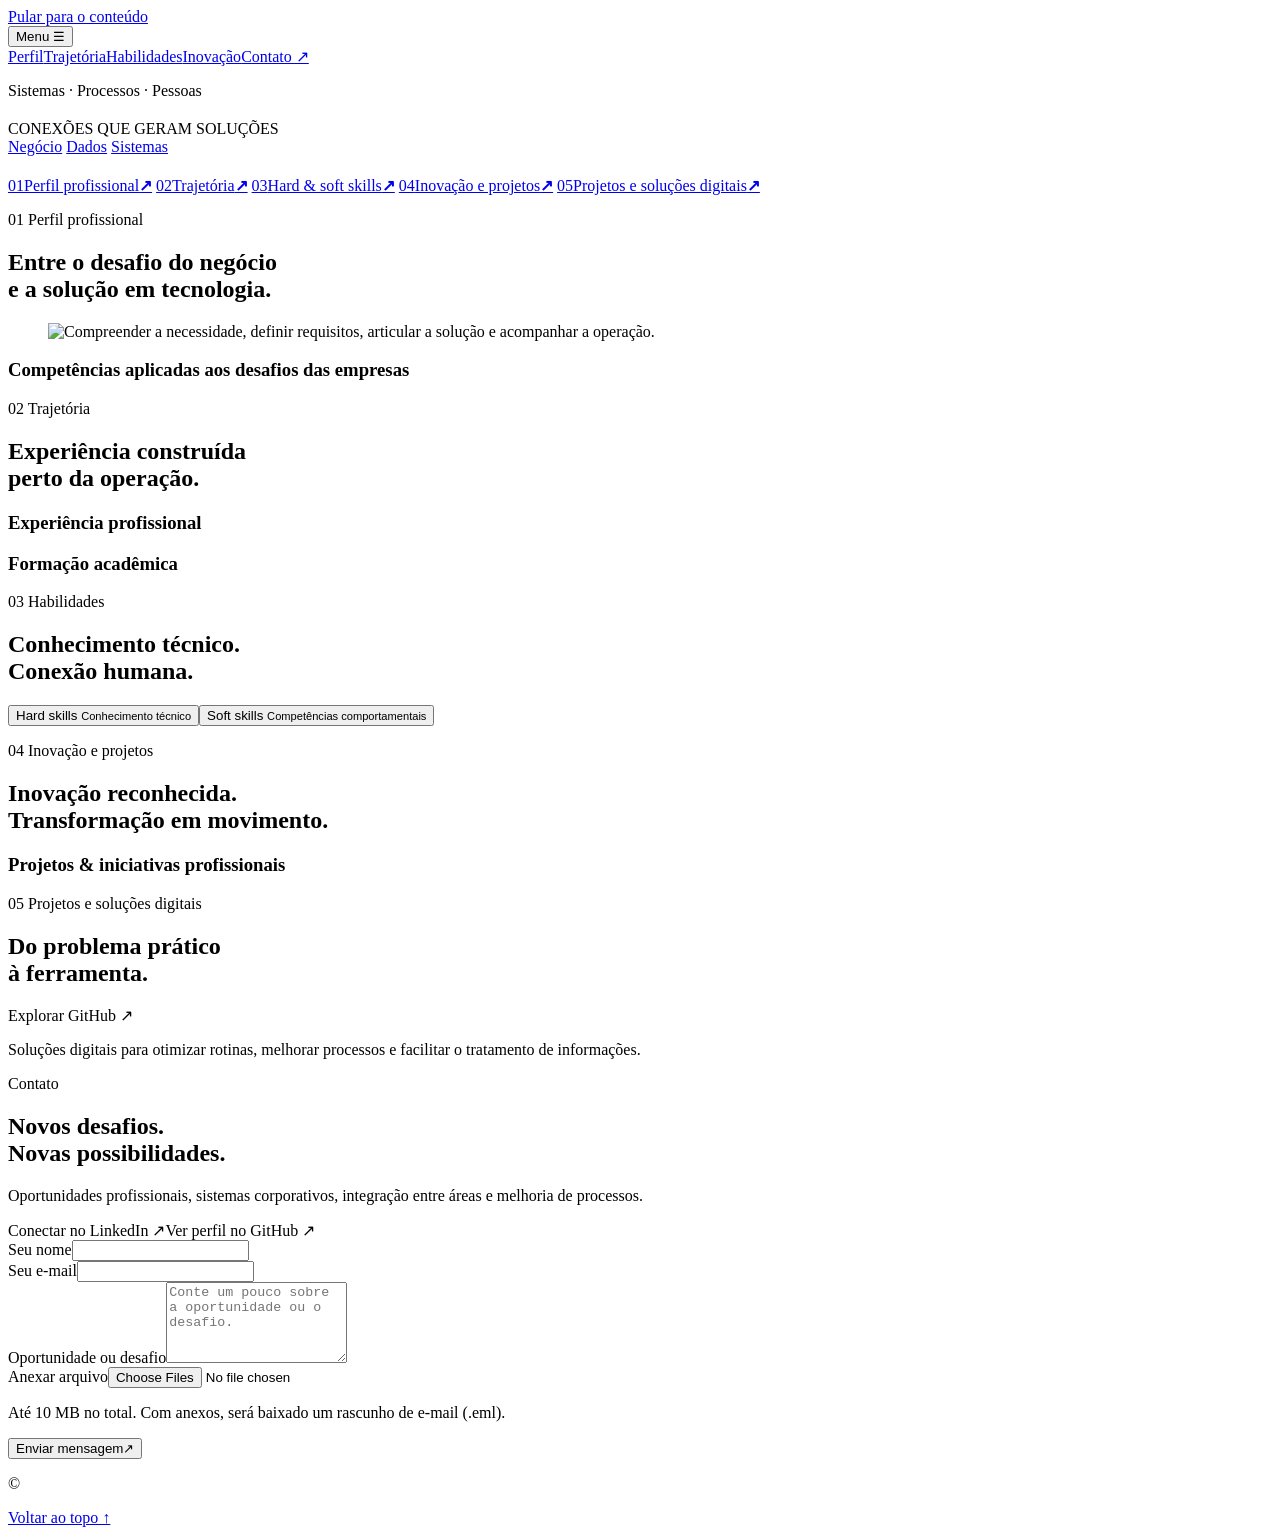
==== index.html @ 3e9f736a "Add files via upload" ====
<!doctype html>
<html lang="pt-BR">
<head>
  <meta charset="utf-8"><meta name="viewport" content="width=device-width, initial-scale=1">
  <meta name="description" content="Portfólio profissional: sistemas corporativos, análise de negócio, integrações e melhoria de processos.">
  <meta name="theme-color" content="#081b3c"><meta name="referrer" content="strict-origin-when-cross-origin">
  <meta property="og:type" content="website"><meta property="og:locale" content="pt_BR">
  <meta property="og:title" content="Portfólio profissional | Tecnologia e negócio"><meta property="og:description" content="Conexão entre áreas, sistemas e pessoas.">
  <title>Portfólio profissional | Tecnologia e negócio</title>
  <link rel="icon" href="assets/favicon.svg" type="image/svg+xml"><link rel="stylesheet" href="css/style.css">
  <script src="js/config.js" defer></script><script src="js/main.js" defer></script>
</head>
<body>
<a class="skip-link" href="#conteudo">Pular para o conteúdo</a>
<header class="header"><div class="container header-inner">
  <button class="menu-toggle" id="menu-toggle" aria-expanded="false" aria-controls="navigation" type="button">Menu <span aria-hidden="true">☰</span></button>
  <nav id="navigation" aria-label="Navegação principal"><a href="#sobre">Perfil</a><a href="#trajetoria">Trajetória</a><a href="#competencias">Habilidades</a><a href="#projetos">Inovação</a><a class="nav-contact" href="#contato">Contato ↗</a></nav>
</div></header>
<main id="conteudo">
<noscript><div class="container notice">Ative o JavaScript para visualizar o portfólio e seus contatos.</div></noscript>
<div class="hero-shell">
<section class="hero container" id="inicio" aria-labelledby="hero-title">
  <div class="hero-copy"><p class="eyebrow"><span class="live-dot" aria-hidden="true"></span> Sistemas · Processos · Pessoas</p><p class="hero-name" data-text="name"></p>
    <h1 id="hero-title" data-text="headline"></h1><p class="hero-intro" data-text="introduction"></p>
  </div>
  <aside class="profile-panel" aria-label="Perfil profissional">
    <div class="profile-top"><span>CONEXÕES QUE GERAM SOLUÇÕES</span><span data-text="initials"></span></div>
    <div class="portrait-stage"><div class="orbit orbit-one" aria-hidden="true"></div><div class="orbit orbit-two" aria-hidden="true"></div>
      <a class="orbit-label orbit-business" href="#sobre"><span data-icon="people"></span>Negócio</a>
      <a class="orbit-label orbit-data" href="#competencias"><span data-icon="database"></span>Dados</a>
      <a class="orbit-label orbit-systems" href="#codigo"><span data-icon="grid"></span>Sistemas</a>
      <div class="portrait-wrap"><span class="portrait-initials" data-text="initials" aria-hidden="true"></span><img id="profile-photo" alt="" width="240" height="240" decoding="async" fetchpriority="high" hidden></div>
    </div>
    <h2 data-text="shortName"></h2><p class="profile-role" data-text="title"></p><p class="profile-specialties" data-text="specialties"></p>
  </aside>
  <div class="facts" id="facts" aria-label="Destaques da trajetória"></div>
</section></div>
<div class="container"><nav class="topic-navigation" aria-label="Explore os cinco tópicos">
  <a href="#sobre"><span class="topic-number">01</span><span data-icon="people"></span><span>Perfil profissional</span><b aria-hidden="true">↗</b></a>
  <a href="#trajetoria"><span class="topic-number">02</span><span data-icon="flow"></span><span>Trajetória</span><b aria-hidden="true">↗</b></a>
  <a href="#competencias"><span class="topic-number">03</span><span data-icon="database"></span><span>Hard & soft skills</span><b aria-hidden="true">↗</b></a>
  <a href="#projetos"><span class="topic-number">04</span><span data-icon="spark"></span><span>Inovação e projetos</span><b aria-hidden="true">↗</b></a>
  <a href="#codigo"><span class="topic-number">05</span><span data-icon="code"></span><span>Projetos e soluções digitais</span><b aria-hidden="true">↗</b></a>
</nav></div>
<section class="section container" id="sobre" aria-labelledby="about-title">
  <div class="section-heading"><div><p class="eyebrow section-label"><span class="section-number">01</span> Perfil profissional</p><h2 id="about-title">Entre o desafio do negócio<br>e a solução em tecnologia.</h2></div></div>
  <div class="about-grid"><div class="prose" id="about-copy"></div><figure class="process-illustration"><img src="assets/conexao-processos.svg" alt="Compreender a necessidade, definir requisitos, articular a solução e acompanhar a operação." width="640" height="430" loading="lazy"></figure></div>
  <div class="contribution-heading"><h3>Competências aplicadas aos desafios das empresas</h3></div>
  <div class="problem-explorer"><div id="problem-buttons" class="problem-buttons" role="group" aria-label="Escolha um desafio"></div><div id="problem-panel" class="problem-panel" aria-live="polite" aria-atomic="true"></div></div>
</section>
<section class="section section-soft" id="trajetoria" aria-labelledby="career-title"><div class="container">
  <div class="section-heading"><div><p class="eyebrow section-label"><span class="section-number">02</span> Trajetória</p><h2 id="career-title">Experiência construída<br>perto da operação.</h2></div></div>
  <div class="career-grid"><div class="career-panel experience-panel"><h3 class="column-title"><span data-icon="flow"></span>Experiência profissional</h3><ol class="timeline" id="experience"></ol><details class="previous-experience" id="previous-experience" hidden><summary>Ver outras experiências</summary><ol class="timeline" id="experience-previous"></ol></details></div>
  <div class="career-panel education-panel"><h3 class="column-title"><span data-icon="book"></span>Formação acadêmica</h3><div id="education"></div><section class="courses-section" id="courses-section" aria-labelledby="courses-title" hidden><h4 id="courses-title">Cursos e desenvolvimento</h4><ul id="courses-list"></ul><details class="courses-details" id="courses-details" hidden><summary>Ver outros cursos</summary><ul id="courses-other"></ul></details></section></div></div>
</div></section>
<section class="section container" id="competencias" aria-labelledby="skills-title">
  <div class="section-heading"><div><p class="eyebrow section-label"><span class="section-number">03</span> Habilidades</p><h2 id="skills-title">Conhecimento técnico.<br>Conexão humana.</h2></div></div>
  <div class="skill-switch" role="tablist" aria-label="Tipo de habilidade"><button type="button" data-skill-filter="hard" id="tab-hard" role="tab" aria-selected="true" aria-controls="skills-panel" tabindex="0"><span data-icon="code"></span> Hard skills <small>Conhecimento técnico</small></button><button type="button" data-skill-filter="soft" id="tab-soft" role="tab" aria-selected="false" aria-controls="skills-panel" tabindex="-1"><span data-icon="people"></span> Soft skills <small>Competências comportamentais</small></button></div>
  <div id="skills-panel" role="tabpanel" aria-labelledby="tab-hard" tabindex="0"><div class="skills-grid" id="skills"></div></div><p id="skill-status" class="sr-only" role="status" aria-live="polite"></p>
</section>
<section class="section section-navy" id="projetos" aria-labelledby="cases-title"><div class="container">
  <div class="section-heading"><div><p class="eyebrow section-label"><span class="section-number">04</span> Inovação e projetos</p><h2 id="cases-title">Inovação reconhecida.<br>Transformação em movimento.</h2></div></div>
  <div id="innovation-feature" class="innovation-feature" hidden></div>
  <div class="cases-heading"><h3>Projetos & iniciativas profissionais</h3></div>
  <div class="toolbar"><div class="filter-group" id="case-filters" role="group" aria-label="Filtrar cases por categoria"></div></div>
  <p class="result-count" id="case-count" role="status" aria-live="polite"></p><div class="case-grid" id="cases"></div>
</div></section>
<section class="section section-soft" id="codigo" aria-labelledby="repos-title"><div class="container">
  <div class="section-heading"><div><p class="eyebrow section-label"><span class="section-number">05</span> Projetos e soluções digitais</p><h2 id="repos-title">Do problema prático<br>à ferramenta.</h2></div><a class="button github-button" data-link="github"><span data-icon="github"></span>Explorar GitHub ↗</a></div>
  <p class="section-intro">Soluções digitais para otimizar rotinas, melhorar processos e facilitar o tratamento de informações.</p>
  <div class="toolbar"><div class="filter-group" id="repo-filters" role="group" aria-label="Filtrar repositórios por categoria"></div></div>
  <p id="repo-status" class="small muted" role="status" aria-live="polite"></p><p id="repo-count" class="result-count" role="status" aria-live="polite"></p><div class="repo-grid" id="repos"></div>
</div></section>
<section class="section container" id="contato" aria-labelledby="contact-title"><div class="contact-grid">
  <div><p class="eyebrow contact-label"><span data-icon="mail"></span>Contato</p><h2 id="contact-title">Novos desafios.<br>Novas possibilidades.</h2><p class="contact-intro">Oportunidades profissionais, sistemas corporativos, integração entre áreas e melhoria de processos.</p><div class="contact-links"><a data-link="email" id="email-link"></a><a data-link="linkedin" data-contact-icon="linkedin">Conectar no LinkedIn ↗</a><a data-link="github" data-contact-icon="github">Ver perfil no GitHub ↗</a><a id="whatsapp-link" hidden>Conversar no WhatsApp ↗</a></div></div>
  <form id="contact-form" class="contact-form"><div><label for="contact-name">Seu nome</label><input id="contact-name" name="name" autocomplete="name" maxlength="100" required></div><div><label for="contact-email">Seu e-mail</label><input id="contact-email" name="email" type="email" autocomplete="email" maxlength="180" required></div><div><label for="contact-message">Oportunidade ou desafio</label><textarea id="contact-message" name="message" rows="5" maxlength="1200" placeholder="Conte um pouco sobre a oportunidade ou o desafio." required></textarea></div><div class="attachment-field"><label for="contact-files"><span data-icon="clip"></span>Anexar arquivo</label><input id="contact-files" type="file" multiple aria-describedby="attachment-status"><p id="attachment-status" class="small" role="status" aria-live="polite">Até 10 MB no total. Com anexos, será baixado um rascunho de e-mail (.eml).</p></div><button class="button primary" type="submit"><span data-text="contactLabel">Enviar mensagem</span><span aria-hidden="true">↗</span></button><p id="form-status" role="status" aria-live="polite" class="small"></p><a id="prepared-email" class="text-link" hidden>Continuar no aplicativo de e-mail ↗</a></form>
</div></section>
</main>
<footer class="footer"><div class="container footer-inner"><a class="brand" href="#inicio"><span class="monogram" data-text="initials"></span><span data-text="shortName"></span></a><p>© <span id="year"></span> <span data-text="name"></span></p><a href="#inicio" class="text-link">Voltar ao topo ↑</a></div></footer>
</body></html>
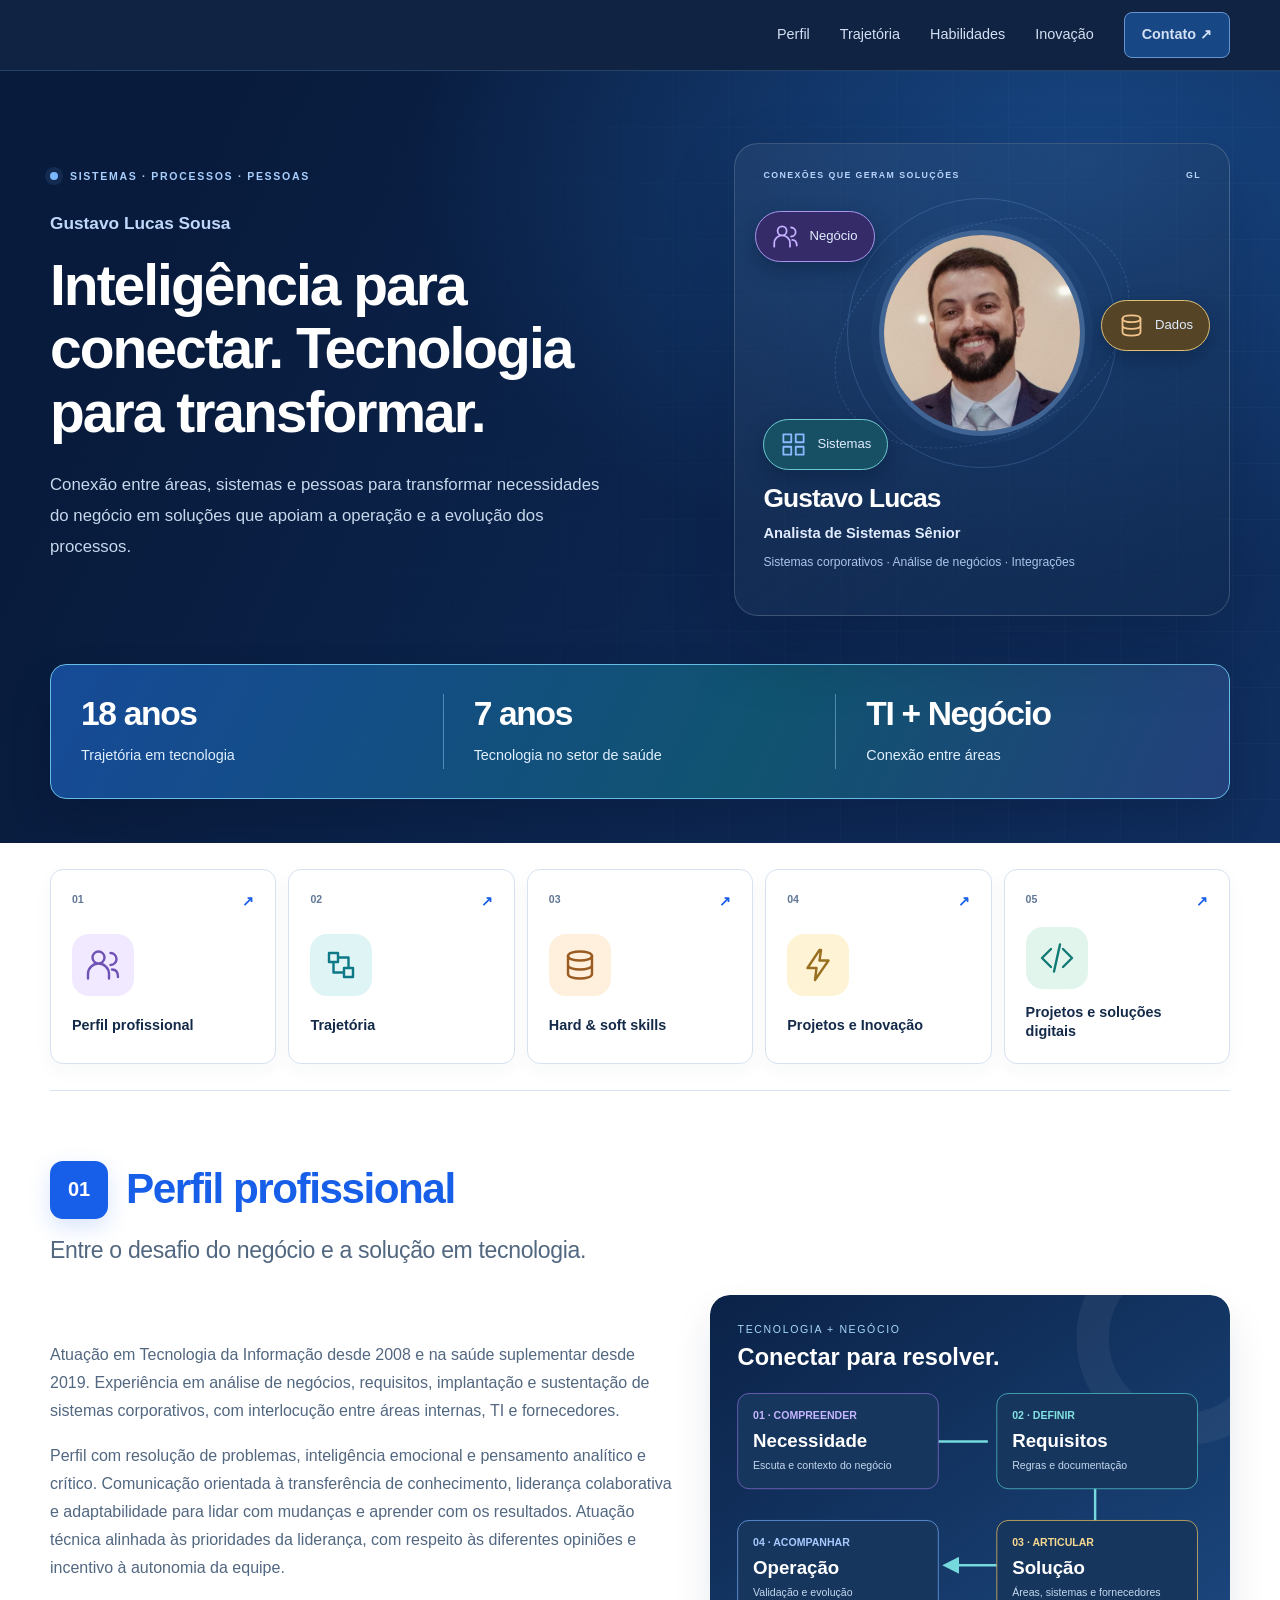
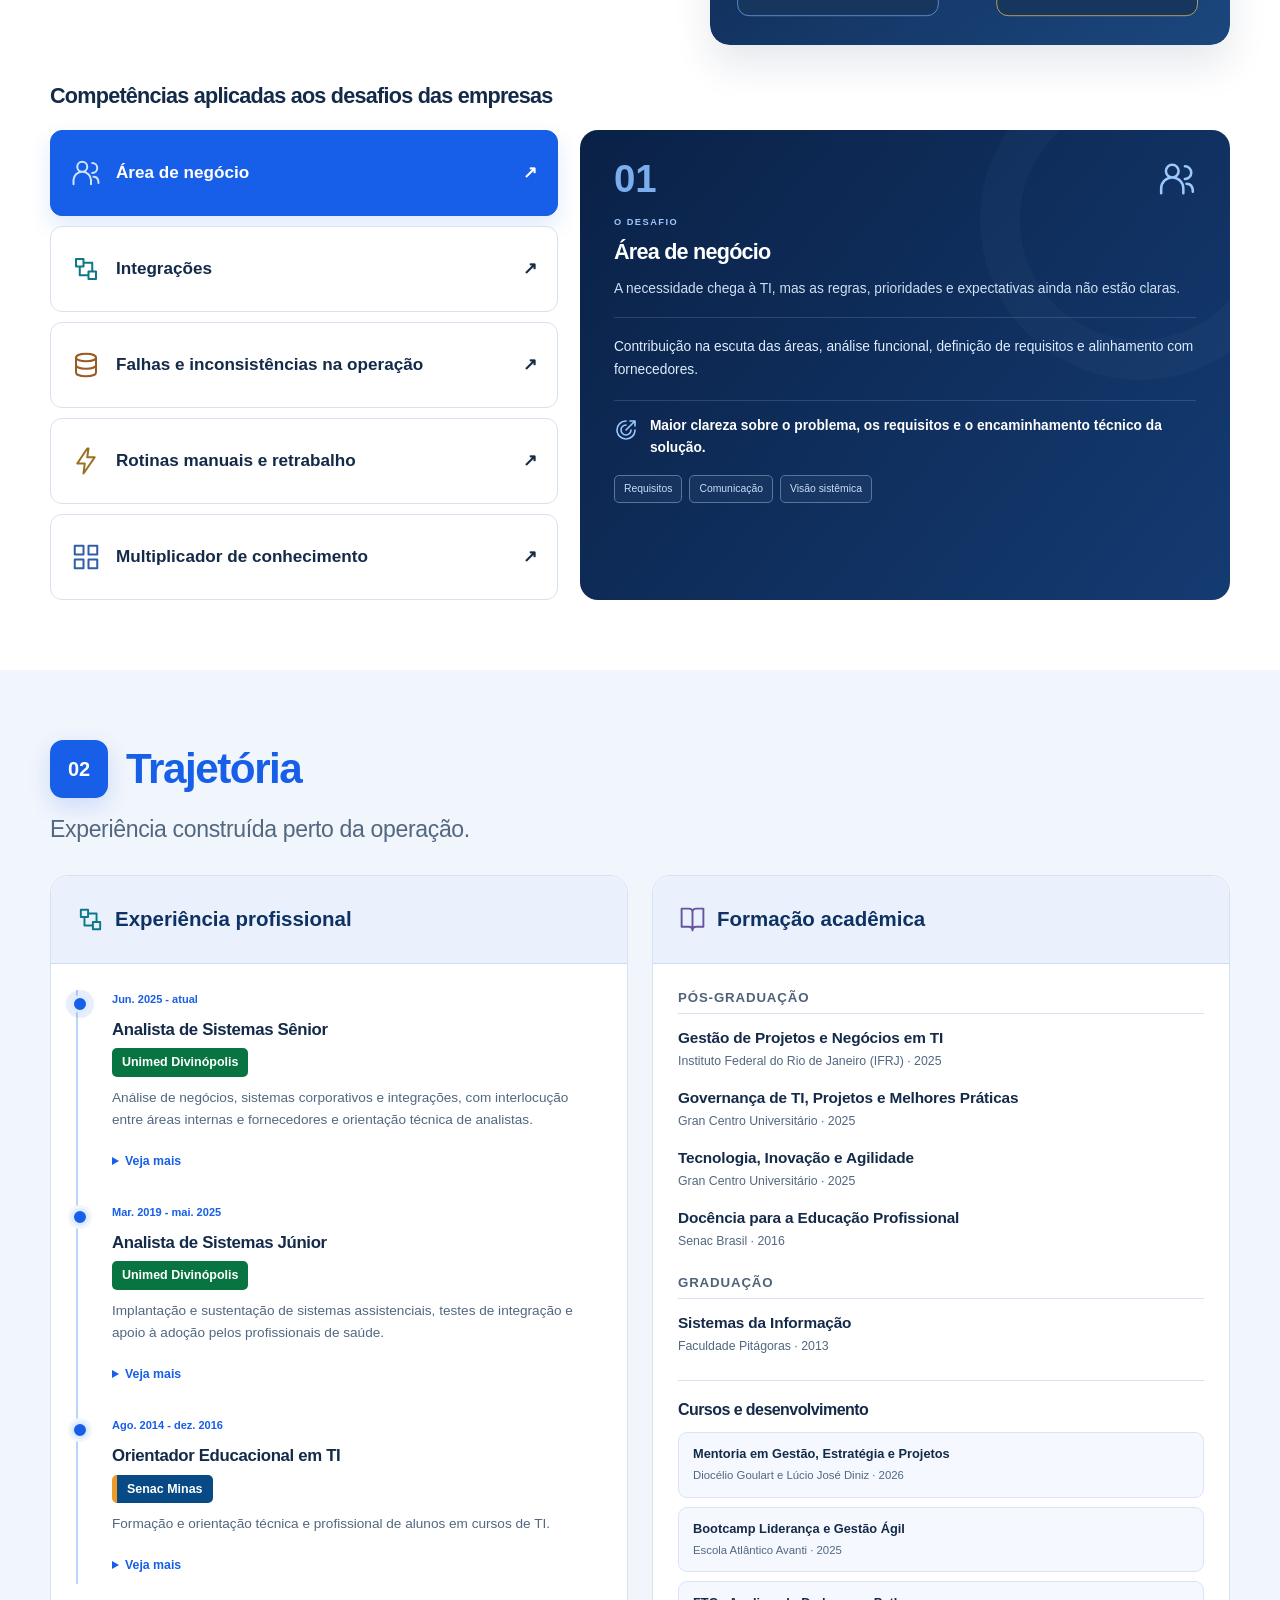
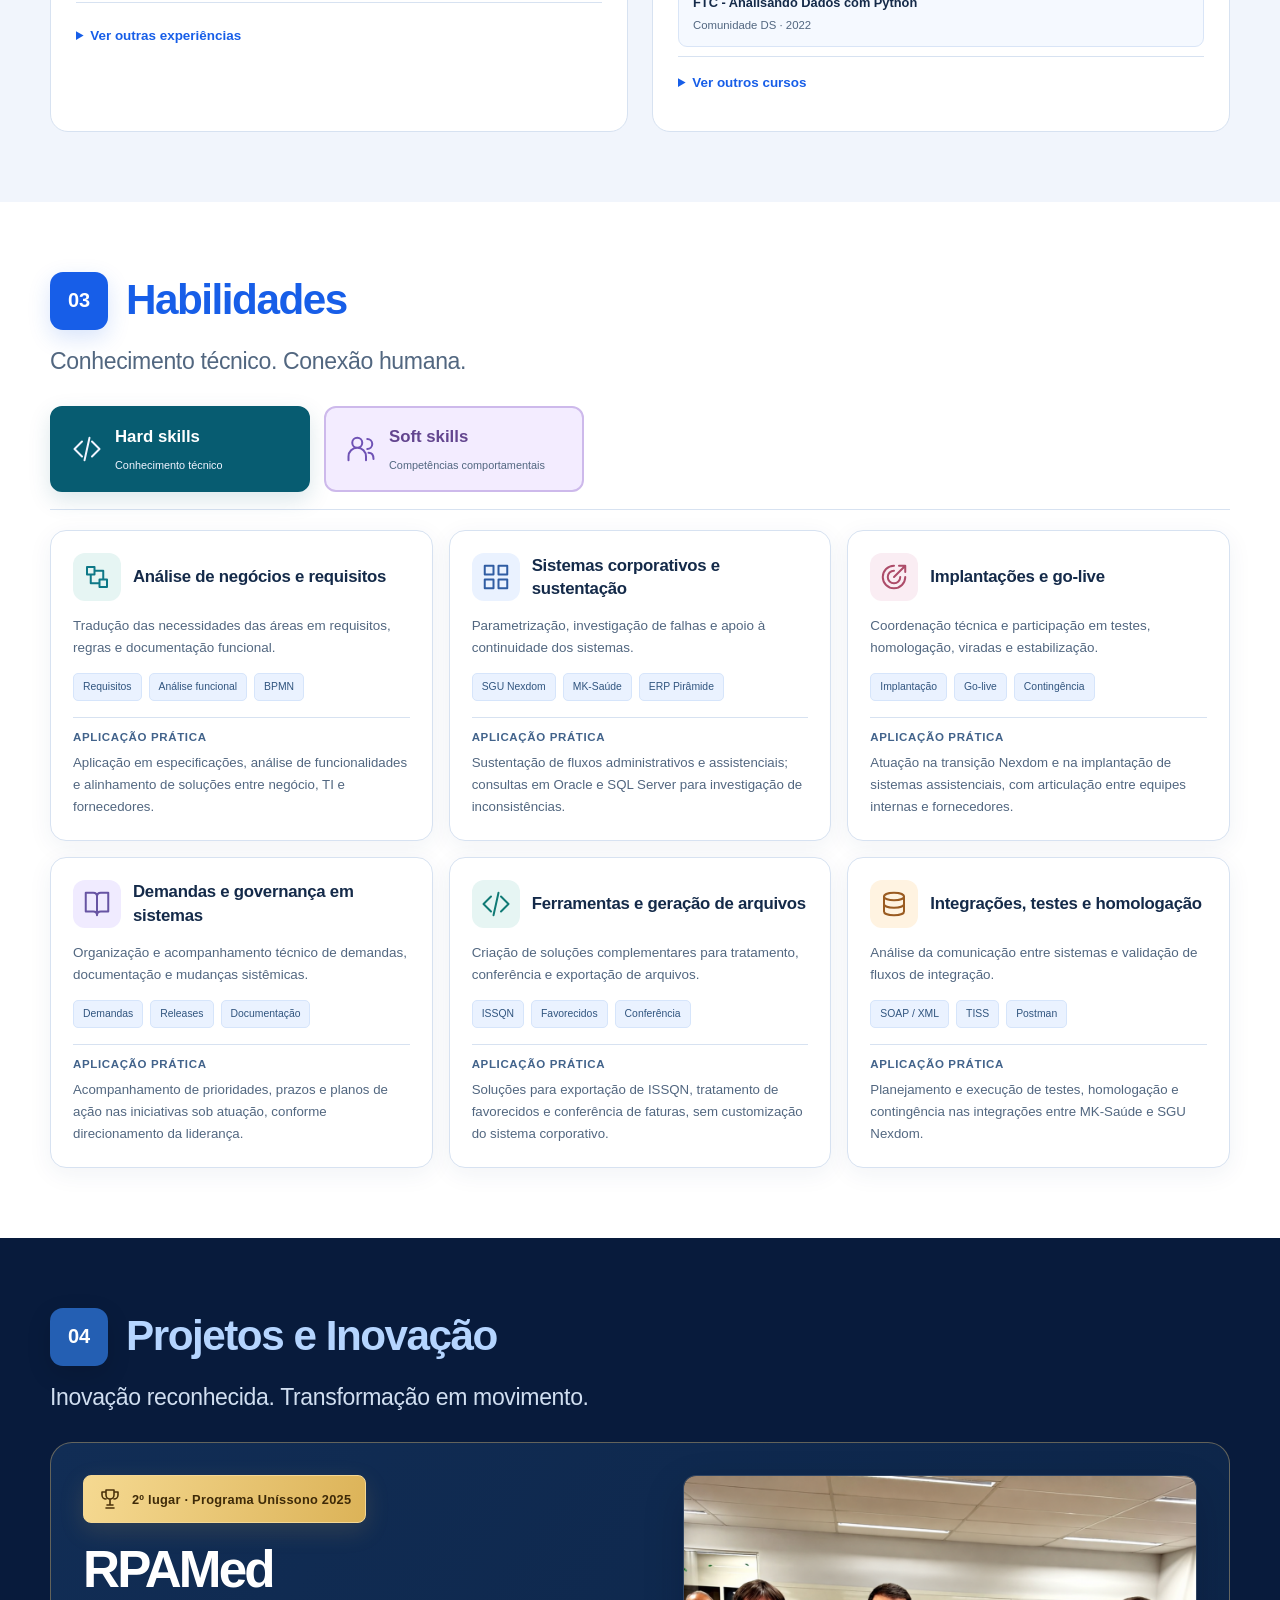
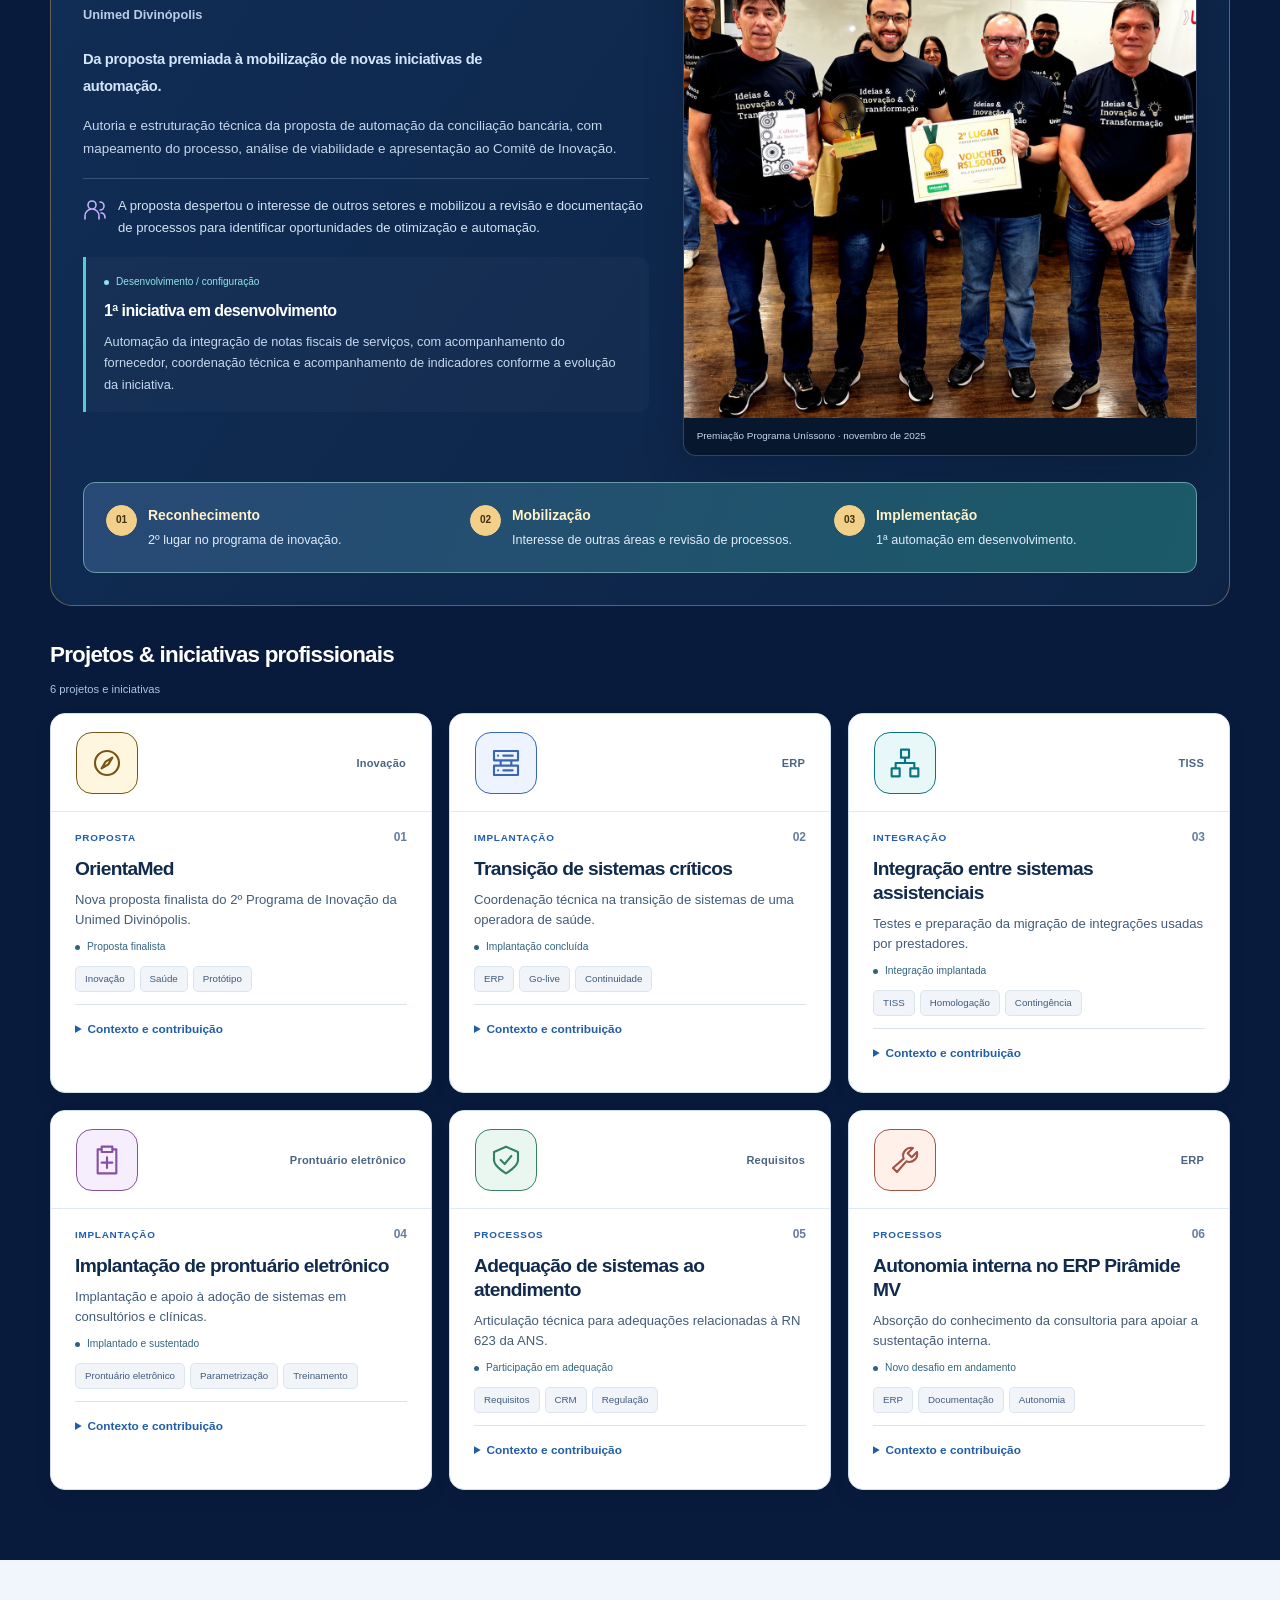
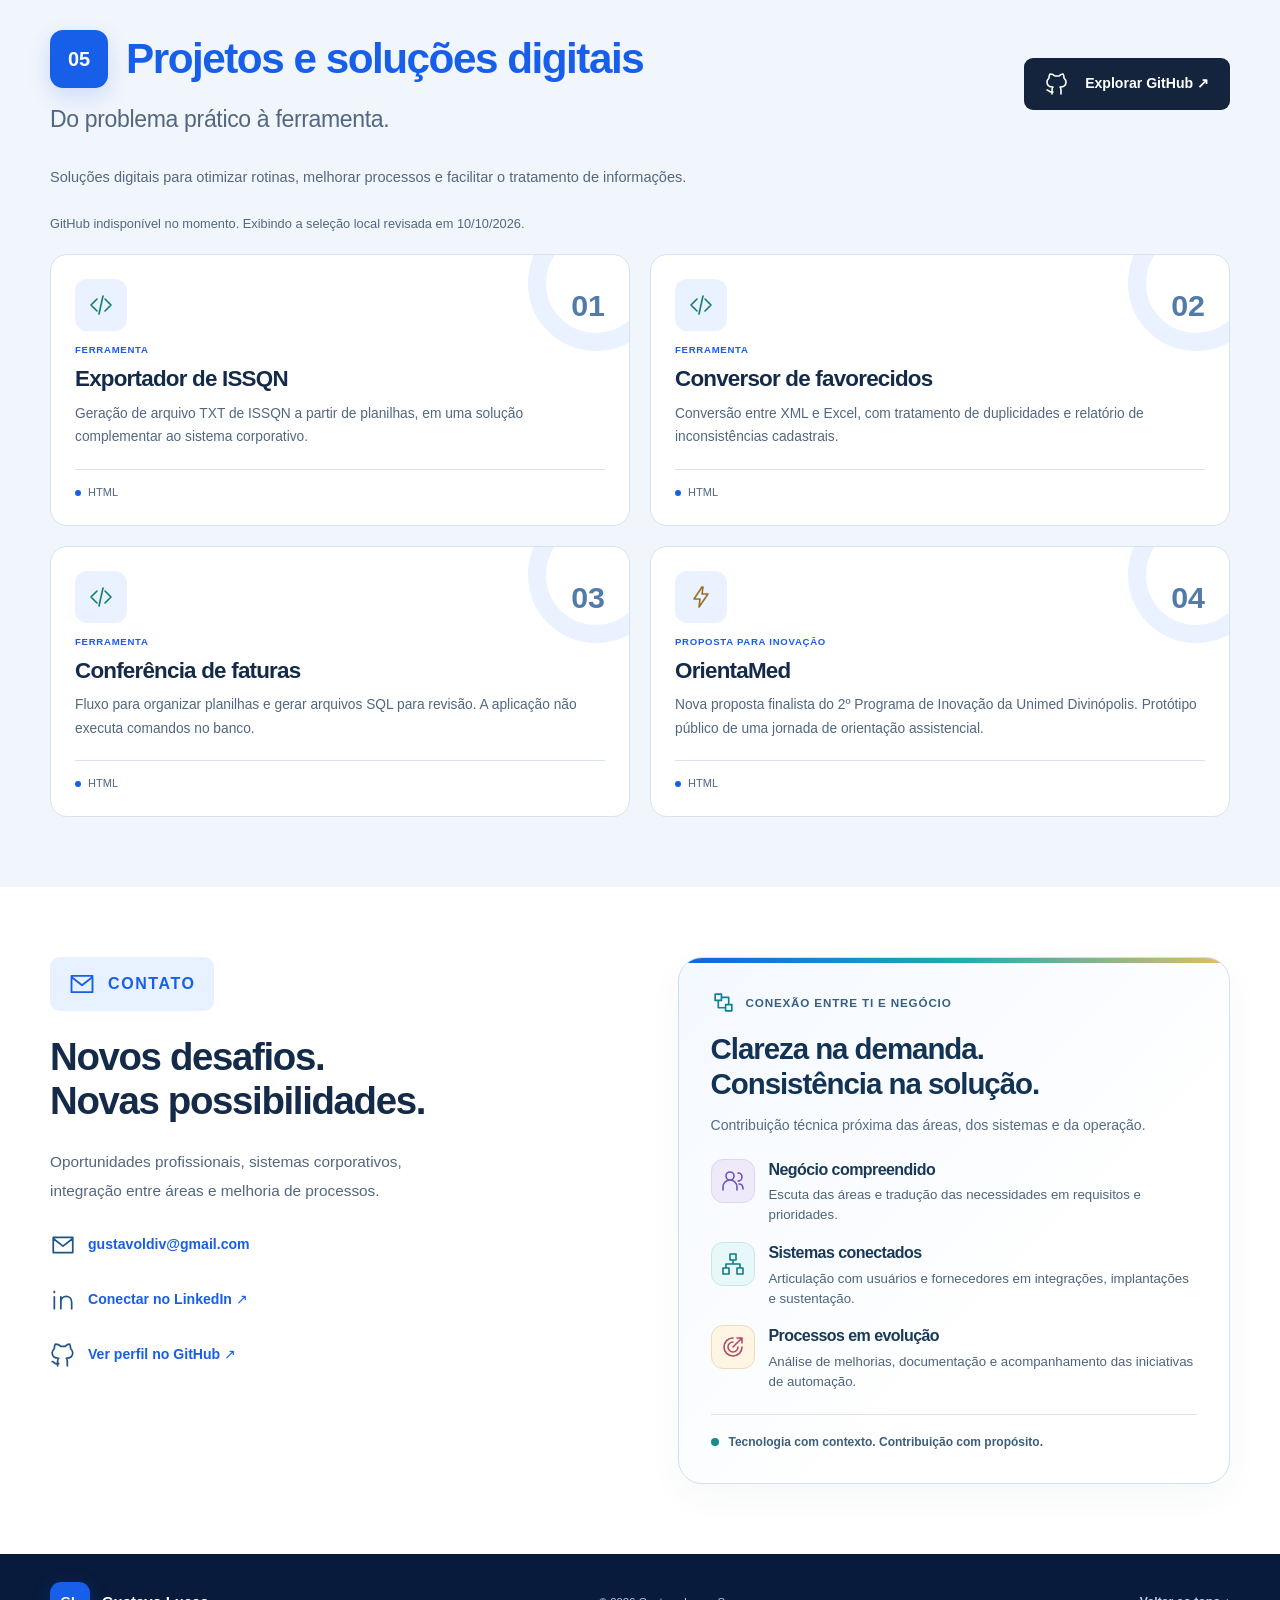
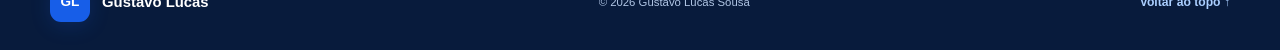
==== commit 71752518: "Add files via upload" ====
--- a/index.html
+++ b/index.html
@@ -39,41 +39,49 @@
   <a href="#sobre"><span class="topic-number">01</span><span data-icon="people"></span><span>Perfil profissional</span><b aria-hidden="true">↗</b></a>
   <a href="#trajetoria"><span class="topic-number">02</span><span data-icon="flow"></span><span>Trajetória</span><b aria-hidden="true">↗</b></a>
   <a href="#competencias"><span class="topic-number">03</span><span data-icon="database"></span><span>Hard & soft skills</span><b aria-hidden="true">↗</b></a>
-  <a href="#projetos"><span class="topic-number">04</span><span data-icon="spark"></span><span>Inovação e projetos</span><b aria-hidden="true">↗</b></a>
+  <a href="#projetos"><span class="topic-number">04</span><span data-icon="spark"></span><span>Projetos e Inovação</span><b aria-hidden="true">↗</b></a>
   <a href="#codigo"><span class="topic-number">05</span><span data-icon="code"></span><span>Projetos e soluções digitais</span><b aria-hidden="true">↗</b></a>
 </nav></div>
 <section class="section container" id="sobre" aria-labelledby="about-title">
-  <div class="section-heading"><div><p class="eyebrow section-label"><span class="section-number">01</span> Perfil profissional</p><h2 id="about-title">Entre o desafio do negócio<br>e a solução em tecnologia.</h2></div></div>
+  <div class="section-heading"><div><h2 class="section-label" id="about-title"><span class="section-number">01</span> Perfil profissional</h2><p class="section-subtitle">Entre o desafio do negócio e a solução em tecnologia.</p></div></div>
   <div class="about-grid"><div class="prose" id="about-copy"></div><figure class="process-illustration"><img src="assets/conexao-processos.svg" alt="Compreender a necessidade, definir requisitos, articular a solução e acompanhar a operação." width="640" height="430" loading="lazy"></figure></div>
   <div class="contribution-heading"><h3>Competências aplicadas aos desafios das empresas</h3></div>
   <div class="problem-explorer"><div id="problem-buttons" class="problem-buttons" role="group" aria-label="Escolha um desafio"></div><div id="problem-panel" class="problem-panel" aria-live="polite" aria-atomic="true"></div></div>
 </section>
 <section class="section section-soft" id="trajetoria" aria-labelledby="career-title"><div class="container">
-  <div class="section-heading"><div><p class="eyebrow section-label"><span class="section-number">02</span> Trajetória</p><h2 id="career-title">Experiência construída<br>perto da operação.</h2></div></div>
+  <div class="section-heading"><div><h2 class="section-label" id="career-title"><span class="section-number">02</span> Trajetória</h2><p class="section-subtitle">Experiência construída perto da operação.</p></div></div>
   <div class="career-grid"><div class="career-panel experience-panel"><h3 class="column-title"><span data-icon="flow"></span>Experiência profissional</h3><ol class="timeline" id="experience"></ol><details class="previous-experience" id="previous-experience" hidden><summary>Ver outras experiências</summary><ol class="timeline" id="experience-previous"></ol></details></div>
   <div class="career-panel education-panel"><h3 class="column-title"><span data-icon="book"></span>Formação acadêmica</h3><div id="education"></div><section class="courses-section" id="courses-section" aria-labelledby="courses-title" hidden><h4 id="courses-title">Cursos e desenvolvimento</h4><ul id="courses-list"></ul><details class="courses-details" id="courses-details" hidden><summary>Ver outros cursos</summary><ul id="courses-other"></ul></details></section></div></div>
 </div></section>
 <section class="section container" id="competencias" aria-labelledby="skills-title">
-  <div class="section-heading"><div><p class="eyebrow section-label"><span class="section-number">03</span> Habilidades</p><h2 id="skills-title">Conhecimento técnico.<br>Conexão humana.</h2></div></div>
+  <div class="section-heading"><div><h2 class="section-label" id="skills-title"><span class="section-number">03</span> Habilidades</h2><p class="section-subtitle">Conhecimento técnico. Conexão humana.</p></div></div>
   <div class="skill-switch" role="tablist" aria-label="Tipo de habilidade"><button type="button" data-skill-filter="hard" id="tab-hard" role="tab" aria-selected="true" aria-controls="skills-panel" tabindex="0"><span data-icon="code"></span> Hard skills <small>Conhecimento técnico</small></button><button type="button" data-skill-filter="soft" id="tab-soft" role="tab" aria-selected="false" aria-controls="skills-panel" tabindex="-1"><span data-icon="people"></span> Soft skills <small>Competências comportamentais</small></button></div>
   <div id="skills-panel" role="tabpanel" aria-labelledby="tab-hard" tabindex="0"><div class="skills-grid" id="skills"></div></div><p id="skill-status" class="sr-only" role="status" aria-live="polite"></p>
 </section>
 <section class="section section-navy" id="projetos" aria-labelledby="cases-title"><div class="container">
-  <div class="section-heading"><div><p class="eyebrow section-label"><span class="section-number">04</span> Inovação e projetos</p><h2 id="cases-title">Inovação reconhecida.<br>Transformação em movimento.</h2></div></div>
+  <div class="section-heading"><div><h2 class="section-label" id="cases-title"><span class="section-number">04</span> Projetos e Inovação</h2><p class="section-subtitle">Inovação reconhecida. Transformação em movimento.</p></div></div>
   <div id="innovation-feature" class="innovation-feature" hidden></div>
   <div class="cases-heading"><h3>Projetos & iniciativas profissionais</h3></div>
-  <div class="toolbar"><div class="filter-group" id="case-filters" role="group" aria-label="Filtrar cases por categoria"></div></div>
   <p class="result-count" id="case-count" role="status" aria-live="polite"></p><div class="case-grid" id="cases"></div>
 </div></section>
 <section class="section section-soft" id="codigo" aria-labelledby="repos-title"><div class="container">
-  <div class="section-heading"><div><p class="eyebrow section-label"><span class="section-number">05</span> Projetos e soluções digitais</p><h2 id="repos-title">Do problema prático<br>à ferramenta.</h2></div><a class="button github-button" data-link="github"><span data-icon="github"></span>Explorar GitHub ↗</a></div>
+  <div class="section-heading"><div><h2 class="section-label" id="repos-title"><span class="section-number">05</span> Projetos e soluções digitais</h2><p class="section-subtitle">Do problema prático à ferramenta.</p></div><a class="button github-button" data-link="github"><span data-icon="github"></span>Explorar GitHub ↗</a></div>
   <p class="section-intro">Soluções digitais para otimizar rotinas, melhorar processos e facilitar o tratamento de informações.</p>
-  <div class="toolbar"><div class="filter-group" id="repo-filters" role="group" aria-label="Filtrar repositórios por categoria"></div></div>
-  <p id="repo-status" class="small muted" role="status" aria-live="polite"></p><p id="repo-count" class="result-count" role="status" aria-live="polite"></p><div class="repo-grid" id="repos"></div>
+  <p id="repo-status" class="small muted" role="status" aria-live="polite"></p><div class="repo-grid" id="repos"></div>
 </div></section>
 <section class="section container" id="contato" aria-labelledby="contact-title"><div class="contact-grid">
   <div><p class="eyebrow contact-label"><span data-icon="mail"></span>Contato</p><h2 id="contact-title">Novos desafios.<br>Novas possibilidades.</h2><p class="contact-intro">Oportunidades profissionais, sistemas corporativos, integração entre áreas e melhoria de processos.</p><div class="contact-links"><a data-link="email" id="email-link"></a><a data-link="linkedin" data-contact-icon="linkedin">Conectar no LinkedIn ↗</a><a data-link="github" data-contact-icon="github">Ver perfil no GitHub ↗</a><a id="whatsapp-link" hidden>Conversar no WhatsApp ↗</a></div></div>
-  <form id="contact-form" class="contact-form"><div><label for="contact-name">Seu nome</label><input id="contact-name" name="name" autocomplete="name" maxlength="100" required></div><div><label for="contact-email">Seu e-mail</label><input id="contact-email" name="email" type="email" autocomplete="email" maxlength="180" required></div><div><label for="contact-message">Oportunidade ou desafio</label><textarea id="contact-message" name="message" rows="5" maxlength="1200" placeholder="Conte um pouco sobre a oportunidade ou o desafio." required></textarea></div><div class="attachment-field"><label for="contact-files"><span data-icon="clip"></span>Anexar arquivo</label><input id="contact-files" type="file" multiple aria-describedby="attachment-status"><p id="attachment-status" class="small" role="status" aria-live="polite">Até 10 MB no total. Com anexos, será baixado um rascunho de e-mail (.eml).</p></div><button class="button primary" type="submit"><span data-text="contactLabel">Enviar mensagem</span><span aria-hidden="true">↗</span></button><p id="form-status" role="status" aria-live="polite" class="small"></p><a id="prepared-email" class="text-link" hidden>Continuar no aplicativo de e-mail ↗</a></form>
+  <aside class="contribution-card" aria-labelledby="contribution-title">
+    <p class="contribution-kicker"><span data-icon="flow"></span> Conexão entre TI e negócio</p>
+    <h3 id="contribution-title">Clareza na demanda.<br>Consistência na solução.</h3>
+    <p class="contribution-intro">Contribuição técnica próxima das áreas, dos sistemas e da operação.</p>
+    <ul class="contribution-list">
+      <li><span class="contribution-icon" data-icon="people"></span><div><h4>Negócio compreendido</h4><p>Escuta das áreas e tradução das necessidades em requisitos e prioridades.</p></div></li>
+      <li><span class="contribution-icon" data-icon="network"></span><div><h4>Sistemas conectados</h4><p>Articulação com usuários e fornecedores em integrações, implantações e sustentação.</p></div></li>
+      <li><span class="contribution-icon" data-icon="target"></span><div><h4>Processos em evolução</h4><p>Análise de melhorias, documentação e acompanhamento das iniciativas de automação.</p></div></li>
+    </ul>
+    <p class="contribution-signature"><span aria-hidden="true"></span>Tecnologia com contexto. Contribuição com propósito.</p>
+  </aside>
 </div></section>
 </main>
 <footer class="footer"><div class="container footer-inner"><a class="brand" href="#inicio"><span class="monogram" data-text="initials"></span><span data-text="shortName"></span></a><p>© <span id="year"></span> <span data-text="name"></span></p><a href="#inicio" class="text-link">Voltar ao topo ↑</a></div></footer>
--- a/css/style.css
+++ b/css/style.css
@@ -0,0 +1,100 @@
+:root{--accent:#175ee8;--accent-dark:#092656;--accent-soft:#eaf2ff;--navy:#081b3c;--ink:#142a49;--muted:#526780;--line:#d7e2f1;--surface:#f1f5fc;--white:#fff;--font:Inter,-apple-system,BlinkMacSystemFont,"Segoe UI",sans-serif;--width:1180px;--radius:20px}
+*{box-sizing:border-box}html{scroll-behavior:smooth;scroll-padding-top:95px}body{margin:0;font-family:var(--font);color:var(--ink);background:white;font-size:16px;line-height:1.65;-webkit-font-smoothing:antialiased}a{color:inherit;text-decoration:none}button,input,textarea{font:inherit}button{cursor:pointer}img{display:block;max-width:100%}h1,h2,h3,h4,p{margin-top:0}h1,h2,h3,h4{line-height:1.14;letter-spacing:-.035em}h1{font-size:clamp(2.8rem,5.1vw,4.55rem);font-weight:750;max-width:650px;margin-bottom:24px}h2{font-size:clamp(2rem,3.6vw,3.15rem);font-weight:720;margin-bottom:24px}h3{font-size:1.3rem}p{margin-bottom:20px}button,a,input,textarea,summary{-webkit-tap-highlight-color:transparent}button:focus-visible,a:focus-visible,input:focus-visible,textarea:focus-visible,summary:focus-visible{outline:3px solid #3486ff;outline-offset:5px}::selection{background:#b7d6ff;color:#081b3c}[hidden]{display:none!important}.container{width:min(var(--width),calc(100% - 64px));margin-inline:auto}.section{padding-block:96px;scroll-margin-top:16px}.section-soft{background:var(--surface)}.muted{color:var(--muted)}.small{font-size:.8rem}.eyebrow{font-size:.7rem;letter-spacing:.16em;text-transform:uppercase;font-weight:750;color:var(--accent);display:flex;align-items:center;gap:12px;margin-bottom:24px}.icon{width:24px;height:24px;fill:none;stroke:currentColor;stroke-width:1.6;stroke-linecap:round;stroke-linejoin:round;flex-shrink:0;vertical-align:middle}.sr-only{position:absolute;width:1px;height:1px;padding:0;overflow:hidden;clip:rect(0,0,0,0);white-space:nowrap;border:0}.skip-link{position:fixed;top:8px;left:16px;transform:translateY(-180%);background:var(--accent);color:white;padding:12px 20px;z-index:100}.skip-link:focus{transform:none}.header{position:sticky;top:0;z-index:20;background:#081b3cf5;border-bottom:1px solid #254164;color:white;backdrop-filter:blur(16px)}.header-inner{min-height:80px;display:flex;align-items:center;justify-content:space-between;gap:24px}.brand{display:flex;align-items:center;gap:12px;font-size:.93rem;font-weight:700;white-space:nowrap}.monogram{display:grid;place-items:center;width:40px;height:40px;background:var(--accent);color:white;font-size:.85rem;border-radius:11px;box-shadow:0 4px 20px #175ee830}.header nav{display:flex;align-items:center;gap:25px;font-size:.82rem;color:#d3e0f3}.header nav a{padding-block:12px}.header nav a:hover,.header nav a[aria-current]{color:white;text-decoration:underline;text-underline-offset:7px}.header .nav-contact{border:1px solid #4e6a8d;padding:10px 17px;border-radius:8px}.menu-toggle{display:none;min-height:44px;border:1px solid #486181;border-radius:8px;background:transparent;color:white;padding:8px 12px}
+.hero-shell{position:relative;overflow:hidden;background:radial-gradient(ellipse at 85% 12%,#174581 0,transparent 44%),linear-gradient(115deg,#081b3c 15%,#102f60 100%);color:white}.hero-shell:before{content:"";position:absolute;inset:0;pointer-events:none;background-image:linear-gradient(#8db8ff09 1px,transparent 1px),linear-gradient(90deg,#8db8ff09 1px,transparent 1px);background-size:56px 56px;mask-image:linear-gradient(to right,transparent,#000)}.hero{position:relative;display:grid;grid-template-columns:1.25fr 1fr;gap:48px 65px;align-items:center;padding-top:72px;padding-bottom:44px}.hero .eyebrow{color:#a9cfff;font-size:.66rem}.live-dot{width:8px;height:8px;border-radius:50%;background:#7ab8ff;box-shadow:0 0 0 5px #7ab8ff1a}.hero-name{font-size:1.08rem;font-weight:600;color:#c0d8fc;margin-bottom:16px}.hero-intro{font-size:1.05rem;line-height:1.85;color:#c7d8ed;max-width:560px;margin-bottom:29px}.actions{display:flex;flex-wrap:wrap;align-items:center;gap:13px}.button{display:inline-flex;align-items:center;justify-content:center;gap:16px;min-height:50px;padding:13px 22px;border:1px solid transparent;border-radius:9px;font-size:.87rem;font-weight:650;transition:transform .2s,background .2s,box-shadow .2s}.primary{background:var(--accent);color:white;box-shadow:0 7px 22px #175ee825}.primary:hover{background:#0e4bcb;transform:translateY(-2px)}.ghost{border-color:#58759c;color:white;background:#ffffff06}.ghost:hover{background:#ffffff13}.light{background:white;color:#143d78}.light:hover{background:#e1edff;transform:translateY(-2px)}.text-link{font-size:.86rem;font-weight:700;color:var(--accent);text-underline-offset:5px}.text-link:hover{text-decoration:underline}.hero-signature{display:flex;align-items:center;gap:10px;font-size:.77rem;color:#aecbee;margin-top:25px;margin-bottom:0}.hero-signature .icon{width:19px;height:19px}.profile-panel{position:relative;padding:24px 28px 0;border:1px solid #ffffff29;border-radius:24px;background:linear-gradient(145deg,#ffffff0e,#102c53aa);box-shadow:0 30px 70px #020f2533}.profile-top{display:flex;justify-content:space-between;gap:10px;font-size:.55rem;letter-spacing:.16em;color:#b8d4fa;font-weight:700}.portrait-stage{position:relative;height:285px;display:grid;place-items:center}.portrait-wrap{position:relative;width:206px;height:206px;border-radius:50%;overflow:hidden;background:#173d6c;border:5px solid #accfff45;box-shadow:0 0 0 8px #92bdff09;z-index:1}.portrait-wrap img{position:relative;width:100%;height:100%;object-fit:cover}.portrait-initials{position:absolute;inset:0;display:grid;place-items:center;font-size:4rem;font-weight:700;color:#c6e2ff}.orbit{position:absolute;border:1px solid #85b9ff36;border-radius:50%;width:270px;height:270px}.orbit-two{width:310px;height:210px;transform:rotate(-25deg);border-style:dashed}.orbit-label{position:absolute;display:flex;align-items:center;gap:7px;background:#0f315f;border:1px solid #5f8cc6;border-radius:30px;color:#e1edff;z-index:2;padding:7px 12px;font-size:.68rem;box-shadow:0 8px 20px #071c3a70;transition:transform .2s,background .2s}.orbit-label .icon{width:16px;height:16px}.orbit-label:hover{transform:translateY(-4px);background:#175ee8}.orbit-business{top:37px;left:0}.orbit-data{top:95px;right:-7px}.orbit-systems{bottom:21px;left:7px}.profile-panel h2{font-size:1.65rem;margin-bottom:8px}.profile-role{font-size:.92rem;font-weight:650;color:#e1edff;margin-bottom:7px}.profile-specialties{font-size:.76rem;color:#abc5e8;margin-bottom:20px}.profile-bottom{display:flex;justify-content:space-between;align-items:center;gap:15px;border-top:1px solid #ffffff20;padding:18px 0;font-size:.69rem;color:#c3d8f2}.profile-bottom a{font-weight:700;color:white}.facts{grid-column:1/-1;display:grid;grid-template-columns:repeat(3,1fr);gap:0;border:1px solid #79a8f23b;background:#071a37a6;border-radius:16px;padding:25px 0;box-shadow:0 18px 35px #03152b25}.fact{padding:0 30px;border-right:1px solid #41618b}.fact:last-child{border:0}.fact strong{display:block;color:#91c3ff;font-size:clamp(1.3rem,2.3vw,1.9rem);letter-spacing:-.04em;line-height:1.2;margin-bottom:8px}.fact span{font-size:.79rem;color:#d6e5fa}
+.topic-navigation{display:grid;grid-template-columns:repeat(5,1fr);padding-block:26px;gap:12px;border-bottom:1px solid var(--line)}.topic-navigation a{display:grid;grid-template-columns:1fr auto;grid-template-rows:auto auto auto;position:relative;gap:13px 8px;padding:18px;border:1px solid var(--line);background:#f7faff;border-radius:13px;transition:background .2s,transform .2s,border-color .2s;min-width:0}.topic-navigation .topic-number{font-size:.66rem;font-weight:750;color:#617796}.topic-navigation [data-icon]{grid-row:2;color:var(--accent)}.topic-navigation a>span:nth-child(3){grid-row:3;grid-column:1/-1;font-size:.75rem;font-weight:700;line-height:1.5}.topic-navigation b{grid-row:1;grid-column:2;font-size:.85rem;color:var(--accent)}.topic-navigation a:hover{background:#e8f1ff;transform:translateY(-4px);border-color:#7ca9ee}.section-heading{display:flex;align-items:flex-end;justify-content:space-between;gap:50px;margin-bottom:38px}.section-heading h2{margin:0}.section-heading>p{max-width:300px;color:var(--muted);font-size:.9rem;margin-bottom:4px}.section-label{gap:15px;margin-bottom:22px}.section-number{display:grid;place-items:center;width:52px;height:52px;border-radius:13px;color:white;background:var(--accent);font-size:1.1rem;letter-spacing:-.04em;box-shadow:0 8px 22px #175ee82b}.about-grid{display:grid;grid-template-columns:1.45fr 1fr;gap:55px;align-items:start}.prose p{font-size:1rem;line-height:1.9;color:var(--muted)}.bridge-card{background:var(--accent-soft);border:1px solid #d5e6ff;border-radius:18px;padding:30px;border-left:4px solid var(--accent)}.bridge-card>.icon,.bridge-card>[data-icon]{color:var(--accent)}.bridge-card .icon{width:33px;height:33px}.bridge-card h3{font-size:1.4rem;margin:18px 0 14px}.bridge-card p{font-size:.9rem;color:var(--muted)}.contribution-heading{margin-top:50px;margin-bottom:24px}.contribution-heading h3{font-size:1.55rem;margin-bottom:10px}.contribution-heading p{font-size:.85rem;color:var(--muted)}.problem-explorer{display:grid;grid-template-columns:1fr 1.28fr;gap:22px;align-items:stretch}.problem-buttons{display:flex;flex-direction:column;gap:10px}.problem-button{display:flex;align-items:center;gap:15px;padding:19px 18px;text-align:left;color:var(--ink);background:white;border:1px solid var(--line);border-radius:12px;min-height:76px;font-size:.85rem;font-weight:650;transition:transform .2s,border-color .2s,background .2s}.problem-button>.icon{color:var(--accent);width:27px;height:27px}.problem-button .problem-arrow{margin-left:auto}.problem-button:hover{border-color:var(--accent);transform:translateX(3px)}.problem-button[aria-pressed=true]{color:white;background:var(--accent);border-color:var(--accent);box-shadow:0 10px 22px #175ee823}.problem-button[aria-pressed=true] .icon{color:white}.problem-panel{padding:30px 34px;background:linear-gradient(130deg,#0a2146,#143b72);border-radius:18px;color:#d0e0f4;position:relative;overflow:hidden}.problem-panel:after{content:"";position:absolute;width:240px;height:240px;border:40px solid #a3c6ff07;border-radius:50%;right:-70px;top:-70px;pointer-events:none}.problem-top{display:flex;justify-content:space-between;align-items:center;margin-bottom:10px}.problem-index{font-size:2.4rem;font-weight:750;line-height:1;color:#7caeed}.problem-top>.icon{width:38px;height:38px;color:#97c7ff}.problem-panel .eyebrow{font-size:.58rem;color:#99c7ff;margin:22px 0 10px}.problem-panel h4{font-size:1.35rem;color:white;margin-bottom:15px}.problem-panel p{font-size:.86rem;line-height:1.75}.problem-panel h5{margin:20px 0 8px;color:#9bc7ff;font-size:.7rem;text-transform:uppercase;letter-spacing:.09em}.problem-value{border-top:1px solid #7298ce45;padding-top:18px;display:flex;align-items:flex-start;gap:12px}.problem-value .icon{color:#99caff;margin-top:3px}.problem-value p{color:white;font-weight:550}.tags{display:flex;flex-wrap:wrap;gap:7px}.tag{display:inline-block;font-size:.65rem;padding:5px 9px;background:var(--accent-soft);border:1px solid #d6e5fb;border-radius:5px;color:#31557f;line-height:1.5}.problem-panel .tag{background:#ffffff0a;border-color:#55769d;color:#c7ddfa}
+.career-grid{display:grid;grid-template-columns:1.4fr 1fr;gap:65px}.column-title{font-size:.91rem;display:flex;gap:10px;align-items:center;letter-spacing:0;margin-bottom:28px}.column-title .icon{color:var(--accent);width:22px;height:22px}.timeline{list-style:none;padding:0 0 0 25px;margin:0;border-left:2px solid #bbd4f9}.timeline li{position:relative;padding:0 0 30px 9px}.timeline li:last-child{padding-bottom:0}.timeline li:before{content:"";position:absolute;top:5px;left:-32px;width:12px;height:12px;background:var(--accent);border:3px solid #e0ecfd;box-shadow:0 0 0 3px var(--surface);border-radius:50%}.timeline li:first-child:before{box-shadow:0 0 0 5px #175ee81a}.period{font-size:.69rem;font-weight:700;color:var(--accent);margin-bottom:10px}.timeline h4{font-size:1.05rem;line-height:1.4;letter-spacing:-.02em;margin-bottom:7px}.organization{font-size:.8rem;font-weight:600;margin-bottom:10px}.timeline .description{font-size:.85rem;line-height:1.8;color:var(--muted);margin-bottom:0}.education-panel{align-self:start;border-radius:18px;padding:28px 30px;background:white;border:1px solid var(--line)}.education h4{font-size:.95rem}.education-note{display:flex;gap:13px;align-items:center;border-top:1px solid var(--line);padding-top:23px;margin-top:27px;color:var(--accent)}.education-note p{font-size:.78rem;color:var(--muted);margin:0}.skill-switch{display:flex;gap:10px;margin-bottom:25px;border-bottom:1px solid var(--line);padding-bottom:22px}.skill-switch button{display:grid;grid-template-columns:auto 1fr;gap:3px 13px;align-items:center;text-align:left;border:1px solid var(--line);background:#f6f9ff;color:var(--ink);border-radius:12px;padding:15px 23px;font-weight:700;min-width:230px}.skill-switch [data-icon]{grid-row:span 2;color:var(--accent)}.skill-switch small{grid-column:2;font-size:.68rem;font-weight:450;color:var(--muted)}.skill-switch button[aria-pressed=true]{background:var(--accent-dark);color:white;border-color:var(--accent-dark)}.skill-switch button[aria-pressed=true] [data-icon],.skill-switch button[aria-pressed=true] small{color:#bad6ff}.skills-grid{display:grid;grid-template-columns:repeat(3,1fr);gap:20px;align-items:start}.skill{border:1px solid var(--line);padding:27px;border-radius:16px;background:white;box-shadow:0 6px 24px #193d7110;transition:transform .2s,border-color .2s}.skill:hover{transform:translateY(-3px);border-color:#8db4f0}.skill-heading{display:flex;align-items:center;gap:13px;margin-bottom:20px}.skill-heading .icon{width:38px;height:38px;padding:7px;box-sizing:content-box;border-radius:12px;background:var(--accent-soft);color:var(--accent)}.skill h3{font-size:1.05rem;line-height:1.4;margin:0;letter-spacing:-.015em}.skill>p{font-size:.84rem;color:var(--muted);line-height:1.8;min-height:75px}.skill-details{border-top:1px solid var(--line);margin-top:22px;padding-top:14px}.skill-details summary{font-size:.76rem;font-weight:650;color:var(--accent);cursor:pointer;min-height:36px;padding-block:7px}.skill-details p{font-size:.81rem;color:var(--muted);margin:12px 0 0;line-height:1.8}
+.section-navy{background:var(--navy);color:white;position:relative}.section-navy .section-heading>p{color:#b6cbe8}.section-navy .section-label{color:#9fc9ff}.section-navy .section-number{background:#245fb3;box-shadow:0 8px 24px #0002}.innovation-feature{display:grid;grid-template-columns:1.35fr 1fr;gap:35px;background:linear-gradient(115deg,#144999,#183665);border:1px solid #4875b0;border-radius:22px;overflow:hidden;padding:40px;margin-bottom:52px;position:relative}.innovation-copy{position:relative;z-index:1}.innovation-badge{display:flex;align-items:center;gap:10px;font-size:.68rem;color:#d4e7ff;font-weight:650;letter-spacing:.025em}.innovation-badge .icon{color:#a7d4ff}.innovation-copy h3{font-size:3.5rem;letter-spacing:-.055em;margin-bottom:8px}.innovation-organization{font-size:.85rem;font-weight:600;color:#acd0ff}.innovation-copy>p:not(.innovation-badge):not(.innovation-organization){font-size:.92rem;line-height:1.85;color:#d4e5fb;max-width:450px}.innovation-copy .button{margin-top:6px}.innovation-visual{align-self:stretch;display:flex;flex-direction:column;align-items:center;justify-content:center;position:relative;text-align:center;min-height:280px;background:radial-gradient(circle at center,#457ed373,transparent 70%);border:1px solid #83b0ea45;border-radius:18px;padding:24px 14px;overflow:hidden}.innovation-visual:before,.innovation-visual:after{content:"";width:210px;height:210px;border:1px solid #b7d8ff26;position:absolute;top:40px;border-radius:50%;pointer-events:none}.innovation-visual:after{width:265px;height:265px;top:13px}.innovation-visual>*{position:relative;z-index:1}.visual-kicker{font-size:.53rem;letter-spacing:.22em;color:#b7d8ff;margin-bottom:20px}.innovation-emblem{display:grid;place-items:center;border:1px solid #a5cdff;border-radius:18px;width:68px;height:68px;transform:rotate(-7deg);background:#183e7a;box-shadow:0 0 40px #84bdff25;margin-bottom:12px}.innovation-emblem .icon{width:39px;height:39px;color:#d4ecff;transform:rotate(7deg)}.innovation-visual strong{font-size:1.5rem;letter-spacing:-.05em}.visual-status{font-size:.65rem;color:#d1e7ff}.concept-flow{display:flex;align-items:center;justify-content:center;margin-top:25px;gap:0;width:100%}.concept-flow span{font-size:.57rem;background:#0a2857;border:1px solid #6f9bd0;padding:6px 8px;border-radius:5px;white-space:nowrap}.concept-flow span+span:before{content:"";position:absolute;width:6px;height:1px;background:#8cb9f1;left:-7px;top:50%}.concept-flow span+span{position:relative;margin-left:6px}.innovation-visual small{font-size:.51rem;color:#bcd6fa;margin-top:13px}.cases-heading{display:flex;gap:25px;align-items:baseline;justify-content:space-between;margin-bottom:25px}.cases-heading h3{font-size:1.4rem;margin:0}.cases-heading p{font-size:.82rem;color:#b8cbe7;margin:0;max-width:360px}.toolbar{display:flex;align-items:flex-end;justify-content:space-between;flex-wrap:wrap;gap:20px;margin-bottom:20px}.search-field{width:310px;max-width:100%}label{display:block;font-size:.76rem;font-weight:600;margin-bottom:8px}input,textarea{display:block;width:100%;min-height:47px;font-size:.84rem;color:var(--ink);background:white;border:1px solid #b6c7df;border-radius:8px;padding:12px 14px}textarea{resize:vertical;min-height:130px}.filter-group{display:flex;flex-wrap:wrap;gap:7px}.filter-group button{min-height:44px;padding:9px 13px;font-size:.71rem;color:var(--muted);background:white;border:1px solid var(--line);border-radius:7px}.filter-group button[aria-pressed=true]{background:var(--accent);color:white;border-color:var(--accent)}.section-navy .filter-group button{background:#132f56;color:#ccdef6;border-color:#46618a}.section-navy .filter-group button[aria-pressed=true]{background:#2769e8;color:white;border-color:#5283de}.result-count{font-size:.7rem;color:var(--muted);margin-bottom:20px}.section-navy .result-count{color:#abc3e4}.case-grid{display:grid;grid-template-columns:repeat(3,1fr);gap:20px;align-items:start}.case-card{border:1px solid #385786;background:#10294f;border-radius:15px;overflow:hidden;padding:0 24px 22px;transition:transform .2s,border-color .2s;color:#e7f0ff}.case-card:hover{transform:translateY(-4px);border-color:#87b9ff}.case-graphic{height:96px;display:flex;align-items:center;justify-content:space-between;gap:15px;margin:0 -24px 24px;padding:22px 25px;background:repeating-linear-gradient(90deg,transparent 0 31px,#96c3ff08 32px),linear-gradient(110deg,#1d4b89,#173864);border-bottom:1px solid #31517f}.case-graphic .icon{width:42px;height:42px;color:#a0c9ff}.case-graphic span{font-size:.69rem;font-weight:700;letter-spacing:.05em;color:#adcbf2}.card-top{display:flex;align-items:center;justify-content:space-between;gap:10px;margin-bottom:18px}.category{font-size:.62rem;font-weight:750;letter-spacing:.075em;text-transform:uppercase;color:var(--accent)}.card-number{font-size:.75rem;font-weight:700;font-variant-numeric:tabular-nums;color:var(--muted)}.case-card .category{color:#9fc8ff}.case-card .card-number{color:#90aad0}.case-card h3{font-size:1.2rem;line-height:1.35;margin-bottom:15px;min-height:52px}.case-card>.summary{font-size:.82rem;color:#bcd0ec;line-height:1.8;min-height:73px}.status{display:flex;align-items:center;gap:7px;font-size:.64rem;color:#9fc8ff;margin-bottom:18px}.status:before{content:"";width:5px;height:5px;border-radius:50%;background:currentColor;flex-shrink:0}.case-card .tag{background:#1a3963;color:#c5daf7;border-color:#3b5d8c;font-size:.61rem}.case-card details{border-top:1px solid #385781;margin-top:20px;padding-top:13px}.case-card summary{font-size:.74rem;font-weight:600;color:#b0d5ff;cursor:pointer;min-height:38px;padding-block:7px}.case-card details p{font-size:.78rem;line-height:1.8;color:#c5d7f0;margin:14px 0}.case-card details strong{display:block;color:#fff;font-size:.68rem;margin-bottom:5px}.case-card .evidence{font-size:.64rem;border-top:1px solid #385781;padding-top:12px;color:#a9bedc}.section-intro{max-width:700px;font-size:.91rem;color:var(--muted);line-height:1.9}.repo-grid{display:grid;grid-template-columns:repeat(2,1fr);gap:20px}.repo-card{background:white;border:1px solid var(--line);border-radius:17px;padding:28px;display:flex;flex-direction:column;position:relative;overflow:hidden;transition:transform .2s,box-shadow .2s}.repo-card:before{content:"";position:absolute;top:0;right:0;width:100px;height:100px;border:18px solid #eaf2ff;border-radius:50%;transform:translate(35px,-40px);pointer-events:none}.repo-card:hover{transform:translateY(-3px);box-shadow:0 15px 35px #123f7112}.repo-icon{width:52px;height:52px;border-radius:12px;background:var(--accent-soft);display:grid;place-items:center;color:var(--accent)}.repo-card .card-number{font-size:1.9rem;color:#527baa;position:relative}.repo-card h3{font-size:1.4rem;margin-bottom:14px}.repo-card .category{margin-bottom:11px;font-size:.6rem}.repo-card>p:not(.category){font-size:.86rem;line-height:1.8;color:var(--muted);flex:1}.repo-footer{display:flex;align-items:center;justify-content:space-between;gap:12px;border-top:1px solid var(--line);padding-top:17px;margin-top:5px}.language{font-size:.69rem;color:var(--muted)}.language:before{content:"";display:inline-block;width:6px;height:6px;margin-right:7px;background:var(--accent);border-radius:50%}.empty-state{padding:30px;border:1px dashed #94aaca;color:inherit;grid-column:1/-1;font-size:.9rem}.contact-grid{display:grid;grid-template-columns:1fr 1fr;gap:75px;align-items:start}.contact-grid h2{font-size:clamp(2rem,3vw,2.8rem)}.contact-intro{max-width:390px;font-size:.96rem;line-height:1.9;color:var(--muted)}.contact-links{display:flex;flex-direction:column;align-items:flex-start;gap:15px;font-size:.88rem;font-weight:550;color:var(--accent);overflow-wrap:anywhere}.contact-links a:hover{text-decoration:underline}.contact-form{display:grid;gap:18px;padding:30px;border:1px solid var(--line);background:#f5f8ff;border-radius:18px}.contact-form .button{justify-self:start}.contact-form #form-status{margin:0;color:var(--muted)}.footer{padding:28px 0;background:var(--navy);color:white}.footer-inner{display:flex;align-items:center;justify-content:space-between;gap:22px}.footer p{font-size:.71rem;color:#b1c6e5;margin:0}.footer .text-link{color:#abcfff;font-size:.76rem}.notice{padding:20px;background:var(--accent-soft)}
+@media(min-width:1001px){.skills-grid .skill:last-child:nth-child(3n + 2){grid-column:span 2}.skills-grid .skill:last-child:nth-child(3n + 2)>p{min-height:0}}
+@media(max-width:1050px){.header nav{gap:15px;font-size:.76rem}.hero{gap:40px}.profile-panel{padding-inline:22px}.hero h1{font-size:3.8rem}.section{padding-block:75px}.case-grid{grid-template-columns:repeat(2,1fr)}.skills-grid{grid-template-columns:repeat(2,1fr)}.career-grid{gap:40px}.topic-navigation a{padding:15px}.contact-grid{gap:40px}.innovation-feature{padding:32px}.concept-flow span{padding:5px;font-size:.53rem}}
+@media(max-width:760px){.container{width:calc(100% - 36px)}.header-inner{min-height:70px;flex-wrap:wrap}.menu-toggle{display:flex;gap:9px;align-items:center}.header nav{display:none;flex-direction:column;width:100%;align-items:stretch;gap:0;padding-bottom:16px}.header nav.is-open{display:flex}.header nav a{padding:12px 8px;min-height:44px}.hero{grid-template-columns:1fr;padding-top:44px;gap:35px}.hero h1{font-size:clamp(2.6rem,8.7vw,4.2rem);max-width:600px}.hero-intro{font-size:1rem}.hero-copy{max-width:620px}.profile-panel{max-width:440px;width:100%;justify-self:center}.portrait-stage{height:275px}.facts{gap:0;padding:22px 0}.fact{padding:0 17px}.fact strong{font-size:1.25rem}.fact span{font-size:.7rem}.topic-navigation{grid-template-columns:repeat(3,1fr);gap:9px}.topic-navigation a{padding:15px;gap:9px}.topic-navigation a>span:nth-child(3){font-size:.69rem}.section{padding-block:58px}.section-heading{display:block;margin-bottom:28px}.section-heading>p{max-width:500px;margin-top:20px;margin-bottom:0}.section-heading>.text-link{display:inline-block;margin-top:20px}.section-number{width:44px;height:44px;font-size:1rem}.section-label{font-size:.63rem}.about-grid{grid-template-columns:1fr;gap:20px}.bridge-card{padding:24px}.problem-explorer{grid-template-columns:1fr;gap:20px}.problem-buttons{display:grid;grid-template-columns:repeat(2,1fr);gap:8px}.problem-button{font-size:.73rem;padding:13px;gap:9px;min-height:82px}.problem-button .icon{width:23px;height:23px}.problem-button .problem-arrow{display:none}.problem-button:last-child{grid-column:1/-1;min-height:60px}.problem-panel{padding:26px}.problem-panel h4{font-size:1.3rem}.career-grid{grid-template-columns:1fr;gap:30px}.education-panel{padding:25px}.skill-switch button{min-width:0;flex:1;padding:14px;font-size:.87rem;gap:4px 9px}.skill-switch small{font-size:.61rem}.skill-switch .icon{width:21px;height:21px}.skill{padding:22px}.skill-heading{gap:11px}.skill-heading .icon{width:27px;height:27px;padding:8px}.skill h3{font-size:.96rem}.skill>p{min-height:0}.innovation-feature{grid-template-columns:1fr;gap:30px;padding:28px}.innovation-copy h3{font-size:3.1rem}.innovation-visual{min-height:285px}.concept-flow span{padding:7px 12px;font-size:.62rem}.innovation-badge{font-size:.65rem}.cases-heading{display:block}.cases-heading p{margin-top:12px;max-width:500px}.toolbar{align-items:stretch}.search-field{width:100%}.case-card{padding-inline:20px}.case-graphic{margin-inline:-20px}.case-card h3{font-size:1.1rem;min-height:0}.case-card>.summary{min-height:0}.repo-grid,.contact-grid{grid-template-columns:1fr}.contact-grid{gap:32px}.contact-form{padding:25px}.footer-inner{flex-wrap:wrap}.footer .brand{width:100%}.skills-grid{gap:15px}.hero-signature{margin-bottom:4px}}
+@media(max-width:480px){.brand{font-size:.85rem}.hero h1{font-size:2.7rem;line-height:1.08}.hero .eyebrow{font-size:.58rem;letter-spacing:.1em}.hero-name{font-size:.97rem}.hero-intro{font-size:.94rem}.actions .button{font-size:.8rem;padding:12px 17px}.facts{grid-template-columns:1fr;padding:0 23px}.fact{border-right:0;border-bottom:1px solid #41618b;padding:20px 0}.fact strong{font-size:1.8rem;margin-bottom:5px}.fact span{font-size:.82rem}.topic-navigation{grid-template-columns:repeat(2,1fr)}.topic-navigation a:last-child{grid-column:1/-1;grid-template-columns:auto auto 1fr auto;grid-template-rows:1fr;align-items:center;gap:15px}.topic-navigation a:last-child>*{grid-row:1;grid-column:auto}.topic-navigation a:last-child>span:nth-child(3){grid-column:3}.topic-navigation a:last-child>b{grid-column:4}.skills-grid,.case-grid{grid-template-columns:1fr}.section-heading h2{font-size:2rem}.skill-switch{gap:8px}.skill-switch button{padding:13px 10px;gap:5px 7px}.skill-switch small{font-size:.55rem}.skill-switch .icon{width:19px;height:19px}.innovation-feature{padding:23px}.innovation-copy h3{font-size:2.8rem}.concept-flow span{padding:6px 7px;font-size:.58rem}.contact-form{padding:22px}.contact-form .button{padding-inline:16px;font-size:.8rem}.contact-links{font-size:.81rem}.footer p{font-size:.63rem}.repo-card{padding:24px}.case-card{padding-inline:24px}.case-graphic{margin-inline:-24px}.profile-panel{padding-inline:23px}.orbit-two{width:285px}.orbit-data{right:0}.profile-top{font-size:.49rem}.problem-button{font-size:.7rem}.problem-panel{padding:24px}}
+@media(prefers-reduced-motion:reduce){html{scroll-behavior:auto}*,*::before,*::after{animation:none!important;transition:none!important}.case-card:hover,.repo-card:hover,.skill:hover,.problem-button:hover,.topic-navigation a:hover,.orbit-label:hover,.primary:hover,.light:hover{transform:none}}
+@media print{.header,.toolbar,.contact-form,.actions,.topic-navigation,.footer,.skill-switch,.orbit-label{display:none}.section{padding-block:25px}.container{width:100%}.hero{padding-top:0;gap:20px}.hero-shell,.section-navy,.profile-panel,.problem-panel,.innovation-feature,.case-card{background:white;color:#142a49}.hero-intro,.profile-role,.profile-specialties,.section-navy .section-heading>p,.case-card>.summary{color:#526780}.case-card,.skill,.repo-card,.timeline li{break-inside:avoid}.section-soft{background:white}.hero h1{font-size:28pt}h2{font-size:21pt}body{font-size:10pt}.facts{background:#eef4ff}.fact strong,.fact span{color:#142a49}.problem-buttons{display:none}.problem-explorer{display:block}.skills-grid,.case-grid{grid-template-columns:repeat(2,1fr)}}
+/* Revisão final: densidade, premiação e cores complementares. */
+.section{padding-block:70px}.section-heading{margin-bottom:28px;gap:32px}.section-heading h2{font-size:clamp(1.9rem,3.1vw,2.8rem)}.section-label{margin-bottom:16px}.hero h1{font-size:clamp(2.65rem,4.45vw,3.9rem);line-height:1.12}.prose p{line-height:1.75;margin-bottom:17px}.about-grid{gap:35px}.contribution-heading{margin-top:30px;margin-bottom:20px}.contribution-heading h3{font-size:1.35rem;line-height:1.35}.problem-panel p{line-height:1.65;margin-bottom:15px}.problem-panel h5{margin:16px 0 7px}.problem-value{padding-top:14px}.problem-panel .eyebrow{margin-top:16px}.career-grid{gap:44px}.timeline>li{padding-bottom:24px}.timeline .description{line-height:1.65}.experience-details{margin-top:12px}.experience-details summary,.courses-details summary{cursor:pointer;font-size:.77rem;font-weight:700;color:var(--accent);padding:7px 0;min-height:36px}.experience-details[open] summary{margin-bottom:8px}.experience-details ul{padding:16px 18px 16px 30px;margin:0;background:white;border:1px solid var(--line);border-radius:10px}.timeline .experience-details li{position:static;padding:0 0 9px;font-size:.81rem;line-height:1.65;color:var(--muted);list-style:disc}.timeline .experience-details li:last-child{padding-bottom:0}.timeline .experience-details li:before{display:none}.courses-details{margin-top:22px;border-top:1px solid var(--line);padding-top:12px}.courses-details ul{list-style:none;margin:10px 0 0;padding:0}.courses-details li{padding:10px 0;border-top:1px solid #e8eef8;line-height:1.5}.courses-details li strong{font-size:.76rem;display:block}.courses-details li span{display:block;font-size:.7rem;color:var(--muted);margin-top:3px}.education-panel{padding:24px}.education-note{padding-top:18px;margin-top:20px}.skills-grid{gap:16px}.skill{padding:22px}.skill-heading{gap:12px;margin-bottom:14px}.skill-heading .icon{width:30px;height:30px;padding:9px}.skill>p{min-height:0;line-height:1.65;margin-bottom:14px}.skill-details{margin-top:15px;padding-top:9px}.skill-details p{line-height:1.65}.skill-switch{padding-bottom:17px;margin-bottom:20px}.skill-switch button{padding:13px 20px}.case-grid{gap:17px}.case-card{padding-bottom:18px}.case-graphic{height:70px;padding-block:14px;margin-bottom:17px}.case-graphic .icon{width:31px;height:31px}.card-top{margin-bottom:11px}.case-card h3{min-height:0;margin-bottom:10px;line-height:1.3}.case-card>.summary{min-height:0;margin-bottom:13px;line-height:1.6}.status{margin-bottom:12px}.case-card .tags{gap:5px}.case-card details{margin-top:15px;padding-top:10px}.case-card details p{margin:10px 0;line-height:1.65}.case-card .evidence{padding-top:10px}.cases-heading{margin-bottom:18px;gap:20px}.cases-heading p{font-size:.8rem}.toolbar{margin-bottom:12px}.result-count{margin-bottom:15px}.repo-card{padding:24px}.repo-card>p:not(.category){line-height:1.7;margin-bottom:15px}.repo-card h3{margin-bottom:10px}.repo-card .category{margin-bottom:8px}.repo-footer{padding-top:13px}.section-intro{line-height:1.75;margin-bottom:23px}
+.award-feature{grid-template-columns:1.1fr 1fr;align-items:start;gap:26px 34px;background:linear-gradient(125deg,#112d55,#0c2345);border:1px solid #b8a06d80;padding:32px;margin-bottom:36px}.award-feature .innovation-badge{color:#f5d591;border:1px solid #b7a0706b;background:#e5be6420;padding:8px 11px;border-radius:8px;display:inline-flex;margin-bottom:18px;font-size:.69rem;letter-spacing:.02em}.award-feature .innovation-badge .icon{color:#f5d591}.award-feature .innovation-copy h3{font-size:3.2rem;color:white;margin-bottom:5px}.award-feature .innovation-organization{margin-bottom:20px;color:#bacde8;font-size:.8rem}.award-feature .innovation-copy .innovation-lead{font-size:1.3rem;line-height:1.4;letter-spacing:-.025em;font-weight:650;color:white;margin-bottom:15px}.award-feature .innovation-copy>p:not(.innovation-badge):not(.innovation-organization):not(.innovation-lead){font-size:.84rem;line-height:1.7;margin-bottom:17px;max-width:none;color:#c6d7ed}.innovation-impact{display:flex;align-items:flex-start;gap:11px;border-top:1px solid #355174;padding-top:16px}.innovation-impact>.icon{color:#5ed4db;margin-top:3px}.innovation-impact p{font-size:.82rem;line-height:1.7;color:#d4e3f5;margin-bottom:18px}.innovation-current{padding:17px 18px;border-left:3px solid #57cbd5;border-radius:0 10px 10px 0;background:#ffffff06}.innovation-current .status{font-size:.63rem;color:#8fe3e9;margin-bottom:9px}.innovation-current h4{font-size:1rem;line-height:1.4;margin-bottom:9px;color:white}.innovation-current p{font-size:.8rem;line-height:1.65;color:#c5d8ed;margin:0}.award-photo{margin:0;align-self:center;min-width:0;background:#06172e;border:1px solid #7590b460;border-radius:13px;overflow:hidden;box-shadow:0 15px 40px #020a1830}.award-photo a{display:block}.award-photo img{display:block;width:100%;height:auto;object-fit:contain}.award-photo figcaption{font-size:.62rem;color:#c7d7ed;padding:11px 13px;line-height:1.5}.innovation-milestones{list-style:none;display:grid;grid-template-columns:repeat(3,1fr);grid-column:1/-1;gap:20px;margin:0;padding:22px 0 0;border-top:1px solid #9f8c633f}.innovation-milestones li{display:grid;grid-template-columns:32px 1fr;gap:4px 10px;align-content:start}.milestone-index{grid-row:1/3;display:grid;place-items:center;align-self:start;width:31px;height:31px;border-radius:50%;color:#f4d389;background:#d7b86b17;border:1px solid #ac945b78;font-size:.63rem;font-weight:700}.innovation-milestones strong{font-size:.77rem;color:#eddbb1;line-height:1.5}.innovation-milestones p{font-size:.74rem;color:#b8cce8;margin:0;line-height:1.6}
+/* A cor complementa o ícone; os rótulos permanecem explícitos. */
+.icon[data-icon-type=people]{color:#6f52b5}.icon[data-icon-type=flow]{color:#0d7887}.icon[data-icon-type=grid]{color:#305da3}.icon[data-icon-type=database]{color:#9a5b21}.icon[data-icon-type=spark]{color:#997020}.icon[data-icon-type=target]{color:#ad4c69}.icon[data-icon-type=code]{color:#107a75}.icon[data-icon-type=book]{color:#6754a3}.icon[data-icon-type=award]{color:#9b7023}.hero-shell .icon[data-icon-type=people],.section-navy .icon[data-icon-type=people]{color:#c5afff}.hero-shell .icon[data-icon-type=database],.section-navy .icon[data-icon-type=database]{color:#f3c58c}.hero-shell .icon[data-icon-type=flow],.section-navy .icon[data-icon-type=flow]{color:#6dd4dd}.hero-shell .icon[data-icon-type=grid],.section-navy .icon[data-icon-type=grid]{color:#8db9ff}.section-navy .icon[data-icon-type=target]{color:#f2adc4}.section-navy .icon[data-icon-type=spark],.section-navy .icon[data-icon-type=award]{color:#efcf88}.problem-panel .icon{color:#9dc9ff}.problem-button[aria-pressed=true] .icon,.skill-switch button[aria-pressed=true] .icon{color:#d1e5ff}.skill-heading .icon[data-icon-type=people],.skill-heading .icon[data-icon-type=book]{background:#f0ebff}.skill-heading .icon[data-icon-type=flow],.skill-heading .icon[data-icon-type=code]{background:#e6f5f3}.skill-heading .icon[data-icon-type=spark],.skill-heading .icon[data-icon-type=database]{background:#fff3e1}.skill-heading .icon[data-icon-type=target]{background:#faedf3}
+@media(max-width:1050px){.section{padding-block:60px}.award-feature{padding:25px;gap:25px}.hero h1{font-size:3.4rem}.career-grid{gap:30px}}
+@media(max-width:760px){.section{padding-block:48px}.section-heading{margin-bottom:24px}.hero h1{font-size:clamp(2.65rem,7.5vw,3.5rem)}.award-feature{grid-template-columns:1fr;padding:24px;gap:24px}.award-photo{width:min(100%,450px);justify-self:center}.award-feature .innovation-copy .innovation-lead{max-width:none}.innovation-milestones{gap:15px;padding-top:18px}.innovation-milestones li{grid-template-columns:1fr;gap:7px}.milestone-index{grid-row:auto}.innovation-milestones p{font-size:.72rem}.case-graphic{height:64px;margin-bottom:16px}.case-card h3,.case-card>.summary{min-height:0}.skill-switch button{padding:13px 14px}.contact-form{padding:23px}}
+@media(max-width:480px){.hero h1{font-size:2.6rem}.section-heading h2{font-size:1.95rem}.award-feature{padding:20px;gap:22px}.award-feature .innovation-badge{font-size:.61rem;gap:8px}.award-feature .innovation-copy h3{font-size:2.7rem}.award-feature .innovation-copy .innovation-lead{font-size:1.2rem}.innovation-milestones{grid-template-columns:1fr;gap:15px}.innovation-milestones li{grid-template-columns:32px 1fr;gap:3px 10px}.milestone-index{grid-row:1/3}.skill-switch button{padding:12px 10px}.topic-navigation a>span:nth-child(3){font-size:.7rem}.experience-details ul{padding-left:24px}.contact-grid h2{font-size:2rem}}
+@media print{.award-feature{background:white}.award-photo{max-width:300px}.innovation-copy p,.innovation-current p,.innovation-impact p,.innovation-milestones p,.award-feature .innovation-copy .innovation-lead{color:#142a49}.experience-details[open] ul{border:0}.section{padding-block:24px}}
+/* Ajustes conforme marcações do profissional em 12/10/2026. */
+.header-inner{justify-content:flex-end;min-height:70px}.header nav{font-size:.9rem;gap:30px}.header .nav-contact{font-weight:700;background:#174785;border-color:#6794cf}.profile-panel{padding-bottom:23px}.portrait-stage{height:300px}.orbit-label{padding:11px 16px;font-size:.82rem;gap:10px;border-width:1.5px}.orbit-label .icon{width:27px;height:27px}.orbit-business{background:#352b68;border-color:#a995ed;left:-8px;top:28px}.orbit-data{background:#554526;border-color:#dfbf74;right:-9px;top:117px}.orbit-systems{background:#174f65;border-color:#6dcad0;bottom:13px;left:0}.orbit-label:hover,.orbit-label:focus-visible{transform:translateY(-4px) scale(1.05);box-shadow:0 10px 25px #020f2d60}.facts{background:linear-gradient(115deg,#164a97,#105370 60%,#23417c);border:1px solid #67bce6;padding-block:29px;box-shadow:0 20px 40px #020b2130}.fact strong{font-size:2.1rem;color:white}.fact span{font-size:.9rem;color:#e0f0ff}.fact{border-color:#a1d6ff70}.topic-navigation a{padding:21px;gap:14px;background:white;box-shadow:0 7px 20px #17396109}.topic-navigation [data-icon]{display:grid;place-items:center;width:62px;height:62px;background:#eaf2ff;border-radius:17px;transition:transform .2s}.topic-navigation .icon{width:36px;height:36px}.topic-navigation a:nth-child(1) [data-icon]{background:#f0e9ff}.topic-navigation a:nth-child(2) [data-icon]{background:#dff4f5}.topic-navigation a:nth-child(3) [data-icon]{background:#fff0de}.topic-navigation a:nth-child(4) [data-icon]{background:#fff3d6}.topic-navigation a:nth-child(5) [data-icon]{background:#e2f5ed}.topic-navigation a>span:nth-child(3){font-size:.9rem;font-weight:750;line-height:1.35}.topic-navigation a:hover [data-icon],.topic-navigation a:focus-visible [data-icon]{transform:rotate(-7deg) scale(1.08)}.section-label{font-size:.93rem;letter-spacing:.09em}.section-number{font-size:1.15rem;width:54px;height:54px}.process-illustration{margin:0;align-self:center}.process-illustration img{width:100%;height:auto;border-radius:20px;box-shadow:0 20px 38px #09274d1a}.about-grid{align-items:center;grid-template-columns:1.2fr 1fr}.contribution-heading{margin-top:36px}.problem-panel>p:not(.eyebrow){margin-bottom:18px}.problem-challenge{padding-bottom:16px;border-bottom:1px solid #7298ce45}.problem-panel h4{margin-bottom:14px}.problem-panel .problem-challenge+p{font-weight:500;color:#dfedff}.career-grid{grid-template-columns:minmax(0,1fr) minmax(0,1fr);gap:24px;align-items:stretch}.career-panel{height:100%;padding:25px;background:white;border:1px solid var(--line);border-radius:18px;min-width:0}.career-panel .column-title{font-size:1.28rem;line-height:1.35;color:#0d3263;background:#eaf1fd;margin:-25px -25px 26px;padding:23px 25px;border-bottom:1px solid #cbdcf6;border-radius:18px 18px 0 0;min-height:88px}.career-panel .column-title .icon{width:29px;height:29px}.organization{display:inline-block;padding:4px 10px;border-radius:5px;font-size:.78rem;font-weight:700}.organization-unimed{background:#087441;color:white}.organization-senac{background:#084a85;color:white;border-left:5px solid #ef9b28}.organization-default{background:#eaf1fc;color:#20466f}.timeline>li{padding-bottom:23px}.experience-details ul{background:#f6f9fe}.previous-experience{margin-top:18px;border-top:1px solid var(--line);padding-top:12px}.previous-experience>summary,.courses-details>summary{cursor:pointer;font-size:.84rem;font-weight:700;color:var(--accent);padding:10px 0;min-height:44px}.previous-experience .timeline{margin-top:20px}.education-group-title{font-size:.83rem;color:#50627b;text-transform:uppercase;letter-spacing:.065em;padding-bottom:8px;margin:0 0 13px;border-bottom:1px solid var(--line)}.education-list{list-style:none;padding:0;margin:0 0 24px}.education-list li{padding:0 0 16px}.education-list li:last-child{padding-bottom:0}.education-list h5{font-size:.96rem;line-height:1.4;margin:0 0 4px;letter-spacing:-.01em}.education-list p{font-size:.77rem;color:var(--muted);margin:0;line-height:1.5}.courses-section{border-top:1px solid var(--line);padding-top:20px}.courses-section>h4{font-size:1rem;margin:0 0 13px}.courses-section ul{list-style:none;padding:0;margin:0}.courses-section li{padding:12px 14px;border:1px solid #d9e5f7;background:#f5f9ff;border-radius:9px;margin-bottom:9px}.courses-section strong{font-size:.8rem;display:block;line-height:1.45}.courses-section li span{display:block;font-size:.71rem;color:var(--muted);margin-top:4px;line-height:1.5}.courses-details{margin-top:9px;padding-top:5px}.skill-switch{gap:14px}.skill-switch button{min-width:260px;min-height:86px;font-size:1.05rem;border:2px solid #b8dce1;background:#e9f8fa;color:#15505c;transition:transform .2s}.skill-switch button[data-skill-filter=soft]{background:#f3ecff;border-color:#cdb9eb;color:#63458f}.skill-switch button[aria-selected=true][data-skill-filter=hard]{background:#075c71;border-color:#075c71;color:white;box-shadow:0 8px 22px #075c7125}.skill-switch button[aria-selected=true][data-skill-filter=soft]{background:#63428e;border-color:#63428e;color:white;box-shadow:0 8px 22px #63428e25}.skill-switch button[aria-selected=true] small,.skill-switch button[aria-selected=true] .icon{color:#f1f4ff}.skill-switch button .icon{width:30px;height:30px}.skill-switch button:hover{transform:translateY(-2px)}.skills-grid{align-items:stretch}.skill{display:flex;flex-direction:column}.skill-application{border-top:1px solid var(--line);padding-top:13px;margin-top:16px}.skill-application h4{font-size:.72rem;text-transform:uppercase;letter-spacing:.055em;color:#42638b;margin:0 0 8px}.skill-application p{font-size:.83rem;line-height:1.65;color:var(--muted);margin:0}.award-feature .innovation-badge{background:linear-gradient(105deg,#f5d991,#dcb358);color:#3e2a08;border-color:#f4d794;font-size:.8rem;padding:11px 14px;box-shadow:0 8px 25px #d7ad5328}.award-feature .innovation-badge .icon{color:#4b320a}.innovation-milestones{background:linear-gradient(110deg,#284976,#1b5a67);border:1px solid #6a9caa;border-radius:12px;padding:22px;gap:24px}.innovation-milestones strong{color:#fff1c9;font-size:.87rem}.innovation-milestones p{color:#e0ebfa;font-size:.79rem}.milestone-index{background:#f2d08a;color:#3f2e0f;border-color:#f2d08a}.github-button{background:#14243d;color:white;font-size:.88rem;padding:13px 20px}.github-button:hover{background:#263d5e;transform:translateY(-2px)}.github-button .icon{color:white;width:24px;height:24px}.contact-label{font-size:1rem;letter-spacing:.1em;background:#e8f1ff;padding:13px 18px;border-radius:10px;display:inline-flex}.contact-label .icon{width:28px;height:28px}.contact-links a{display:flex;align-items:center;gap:12px;min-height:40px}.contact-links .icon{width:26px;height:26px;color:#215483}.attachment-field{padding:14px;border:1px dashed #94b5e2;border-radius:10px;background:white}.attachment-field label{display:flex;align-items:center;gap:8px;font-size:.84rem}.attachment-field input{border:0;padding:6px 0;font-size:.74rem;min-height:35px;max-width:100%}.attachment-field p{font-size:.71rem;line-height:1.55;color:var(--muted);margin:8px 0 0;overflow-wrap:anywhere}.attachment-field input::file-selector-button{border:1px solid #b3cbee;background:#eaf2ff;border-radius:6px;padding:7px 10px;color:#174078;cursor:pointer;margin-right:8px}.contact-form button:disabled{opacity:.65;cursor:wait}
+@media(max-width:1050px){.topic-navigation a{padding:16px}.topic-navigation a>span:nth-child(3){font-size:.83rem}.career-panel{padding:21px}.career-panel .column-title{margin:-21px -21px 23px;padding:20px 21px;font-size:1.14rem}.education-list h5{font-size:.88rem}.skill-switch button{min-width:230px}}
+@media(max-width:760px){.header-inner{justify-content:flex-end}.header nav{font-size:.9rem}.topic-navigation .icon{width:32px;height:32px}.topic-navigation [data-icon]{width:55px;height:55px}.section-label{font-size:.8rem}.about-grid,.career-grid{grid-template-columns:1fr}.career-panel{height:auto}.process-illustration{max-width:580px;justify-self:center}.skill-switch button{min-width:0;flex:1;padding:13px;font-size:.95rem}.skill-switch button small{font-size:.64rem}.skill-switch button .icon{width:25px;height:25px}.innovation-milestones{gap:17px}.fact strong{font-size:1.65rem}.fact span{font-size:.78rem}.profile-panel{max-width:460px}.header nav .nav-contact{margin-top:6px}.career-panel .column-title{min-height:76px}}
+@media(max-width:480px){.portrait-stage{height:305px}.portrait-wrap{width:185px;height:185px}.orbit{width:255px;height:255px}.orbit-two{width:275px;height:205px}.orbit-label{font-size:.72rem;padding:9px 12px;gap:7px}.orbit-label .icon{width:23px;height:23px}.orbit-data{right:-12px;top:131px}.orbit-business{left:-10px;top:27px}.orbit-systems{bottom:10px}.topic-navigation a{padding:17px}.topic-navigation a>span:nth-child(3){font-size:.88rem}.topic-navigation a:last-child{grid-template-columns:auto auto 1fr auto}.topic-navigation a:last-child [data-icon]{width:45px;height:45px}.topic-navigation a:last-child .icon{width:28px;height:28px}.section-label{font-size:.73rem;letter-spacing:.075em}.section-number{width:47px;height:47px}.skill-switch{gap:8px}.skill-switch button{padding:12px 9px;gap:4px 7px;font-size:.86rem;min-height:82px}.skill-switch button small{font-size:.55rem}.skill-switch button .icon{width:22px;height:22px}.fact strong{font-size:2.1rem}.fact span{font-size:.87rem}.innovation-milestones{padding:18px}.career-panel .column-title{font-size:1.13rem}.award-feature .innovation-badge{font-size:.69rem}.contact-label{font-size:.87rem}}
+@media(prefers-reduced-motion:reduce){.topic-navigation a:hover [data-icon],.topic-navigation a:focus-visible [data-icon],.orbit-label:hover,.orbit-label:focus-visible,.skill-switch button:hover,.github-button:hover{transform:none}}
+.career-panel{align-self:stretch}
+
+/* Revisão dos sete prints: hierarquia de títulos, cartões claros e ícones acionáveis. */
+.section-heading{align-items:center;gap:28px}
+.section-heading>div{min-width:0;flex:1}
+.section-heading .section-label{display:flex;align-items:center;gap:18px;font-size:clamp(1.85rem,3.3vw,2.8rem);line-height:1.16;letter-spacing:-.035em;text-transform:none;font-weight:760;color:var(--accent);margin:0 0 15px}
+.section-number{flex-shrink:0;width:58px;height:58px;font-size:1.25rem;letter-spacing:0}
+.section-heading .section-subtitle{font-size:clamp(1.12rem,1.8vw,1.5rem);line-height:1.45;letter-spacing:-.015em;font-weight:500;color:var(--muted);margin:0;max-width:760px}
+.section-navy .section-heading .section-label{color:#b5d5ff}
+.section-navy .section-subtitle{color:#d0def0}
+.problem-button{font-size:1.07rem;line-height:1.45;padding:20px;min-height:86px}
+.problem-button>.icon{width:30px;height:30px}
+.case-grid{align-items:stretch}
+.case-card{display:flex;flex-direction:column;background:#fff;color:var(--ink);border:1px solid #cfdef0;box-shadow:0 8px 24px #0000000a}
+.case-card:hover,.case-card:focus-within{border-color:#7ca3d2;box-shadow:0 14px 30px #00000018}
+.case-card .case-graphic{height:98px;background:#fff;border-color:#e0e9f4}
+.case-card .case-graphic>span{color:#4b6485;letter-spacing:.02em}
+.case-card .category{color:#215db0}
+.case-card .card-number{color:#667e9d}
+.case-card h3{color:#112b4d}
+.case-card>.summary{color:#425b79}
+.case-card .status{color:#326480}
+.case-card .tags{margin-bottom:18px}
+.case-card .tag{background:#f1f5fa;color:#405b7c;border-color:#dbe5f0}
+.case-card details{border-color:#d8e3ef;margin-top:auto}
+.case-card summary{color:#205eaa}
+.case-card details p{color:#425b79}
+.case-card details strong{color:#173656}
+.case-card .evidence{color:#60748e;border-color:#dde7f2}
+.case-card .case-icon-button{display:grid;place-items:center;width:62px;height:62px;border-radius:16px;border:1px solid currentColor;background:#f1f5fb;color:#315e9e;transition:transform .2s,box-shadow .2s,background .2s;flex-shrink:0}
+.case-card .case-icon-button .icon{width:32px;height:32px;color:inherit!important;transition:transform .2s}
+.case-card[data-case-icon=compass] .case-icon-button{color:#795416;background:#fff6df}
+.case-card[data-case-icon=server] .case-icon-button{color:#3965b6;background:#edf3ff}
+.case-card[data-case-icon=network] .case-icon-button{color:#087580;background:#e8f8f8}
+.case-card[data-case-icon=medical] .case-icon-button{color:#8551a1;background:#f6edfd}
+.case-card[data-case-icon=shield] .case-icon-button{color:#358064;background:#eaf7f0}
+.case-card[data-case-icon=tools] .case-icon-button{color:#a15345;background:#fff0ea}
+.case-card .case-icon-button:hover,.case-card .case-icon-button:focus-visible{transform:translateY(-2px);box-shadow:0 6px 14px #15386120}
+.case-card .case-icon-button:hover .icon{transform:rotate(-8deg) scale(1.08)}
+.case-card .case-icon-button[aria-expanded=true]{box-shadow:0 0 0 3px #89b4e647}
+@media(max-width:760px){.section-heading{align-items:flex-start;flex-wrap:wrap;gap:20px}.section-heading>div{flex-basis:100%}.section-heading .section-label{font-size:clamp(1.7rem,5.6vw,2.3rem);gap:13px}.section-heading .section-subtitle{font-size:1.13rem}.section-number{width:48px;height:48px;font-size:1.05rem}.problem-button{font-size:1.02rem;min-height:80px}}
+@media(prefers-reduced-motion:reduce){.case-card,.case-card .case-icon-button,.case-card .case-icon-button .icon{transition:none;transform:none!important}}
+
+/* Revisão final: leitura compacta dos projetos e painel de contribuição no contato. */
+.case-card{padding-bottom:18px}
+.case-card .case-graphic{margin-bottom:16px}
+.case-card .card-top{margin-bottom:9px}
+.case-card h3{min-height:0;line-height:1.25;margin-bottom:9px}
+.case-card>.summary{min-height:0;line-height:1.5;margin-bottom:11px}
+.case-card .status{line-height:1.4;margin-bottom:11px}
+.case-card .tags{gap:5px;margin-bottom:12px}
+.case-card details{margin-top:0;padding-top:9px}
+.case-card summary{min-height:36px;padding-block:7px;line-height:1.4}
+.case-card details p{line-height:1.5;margin:10px 0}
+.case-card details strong{margin-bottom:3px}
+.case-card .evidence{padding-top:9px}
+.cases-heading{margin-bottom:12px}
+.contribution-card{position:relative;overflow:hidden;border:1px solid #d2dfef;border-radius:24px;padding:32px;background:linear-gradient(135deg,#f4f8ff 0%,#fff 65%);box-shadow:0 12px 35px #1e44700a;align-self:start}
+.contribution-card:before{content:"";position:absolute;inset:0 0 auto;height:5px;background:linear-gradient(90deg,#175ee8,#1dabb2,#e4bd67)}
+.contribution-kicker{display:flex;align-items:center;gap:10px;font-size:.73rem;font-weight:700;letter-spacing:.07em;text-transform:uppercase;color:#356081;margin:0 0 16px}
+.contribution-kicker .icon{width:25px;height:25px;color:#0b8293}
+.contribution-card h3{font-size:clamp(1.6rem,2.3vw,2rem);line-height:1.2;color:#133355;margin:0 0 13px}
+.contribution-intro{font-size:.88rem;line-height:1.55;color:#546c86;margin:0 0 22px}
+.contribution-list{list-style:none;padding:0;margin:0;display:grid;gap:17px}
+.contribution-list li{display:flex;align-items:flex-start;gap:14px}
+.contribution-icon{display:grid;place-items:center;flex-shrink:0;width:44px;height:44px;border-radius:12px;background:#eeeafa;color:#7250a4;border:1px solid #ded5f0}
+.contribution-list li:nth-child(2) .contribution-icon{background:#e8f7f8;color:#0f7d85;border-color:#c5e8eb}
+.contribution-list li:nth-child(3) .contribution-icon{background:#fff5e2;color:#966622;border-color:#eadcbd}
+.contribution-list h4{font-size:1rem;line-height:1.35;margin:0 0 5px;color:#193958}
+.contribution-list p{font-size:.83rem;line-height:1.5;margin:0;color:#4c647e}
+.contribution-signature{display:flex;align-items:center;gap:10px;border-top:1px solid #dbe5ee;padding-top:18px;margin:22px 0 0;font-size:.75rem;line-height:1.5;font-weight:600;color:#3d5e7b}
+.contribution-signature>span{width:8px;height:8px;border-radius:50%;background:#168b91;flex-shrink:0}
+@media(max-width:480px){.contribution-card{padding:25px 20px}.contribution-list li{gap:11px}.contribution-card h3{font-size:1.6rem}.contribution-kicker{font-size:.66rem}}
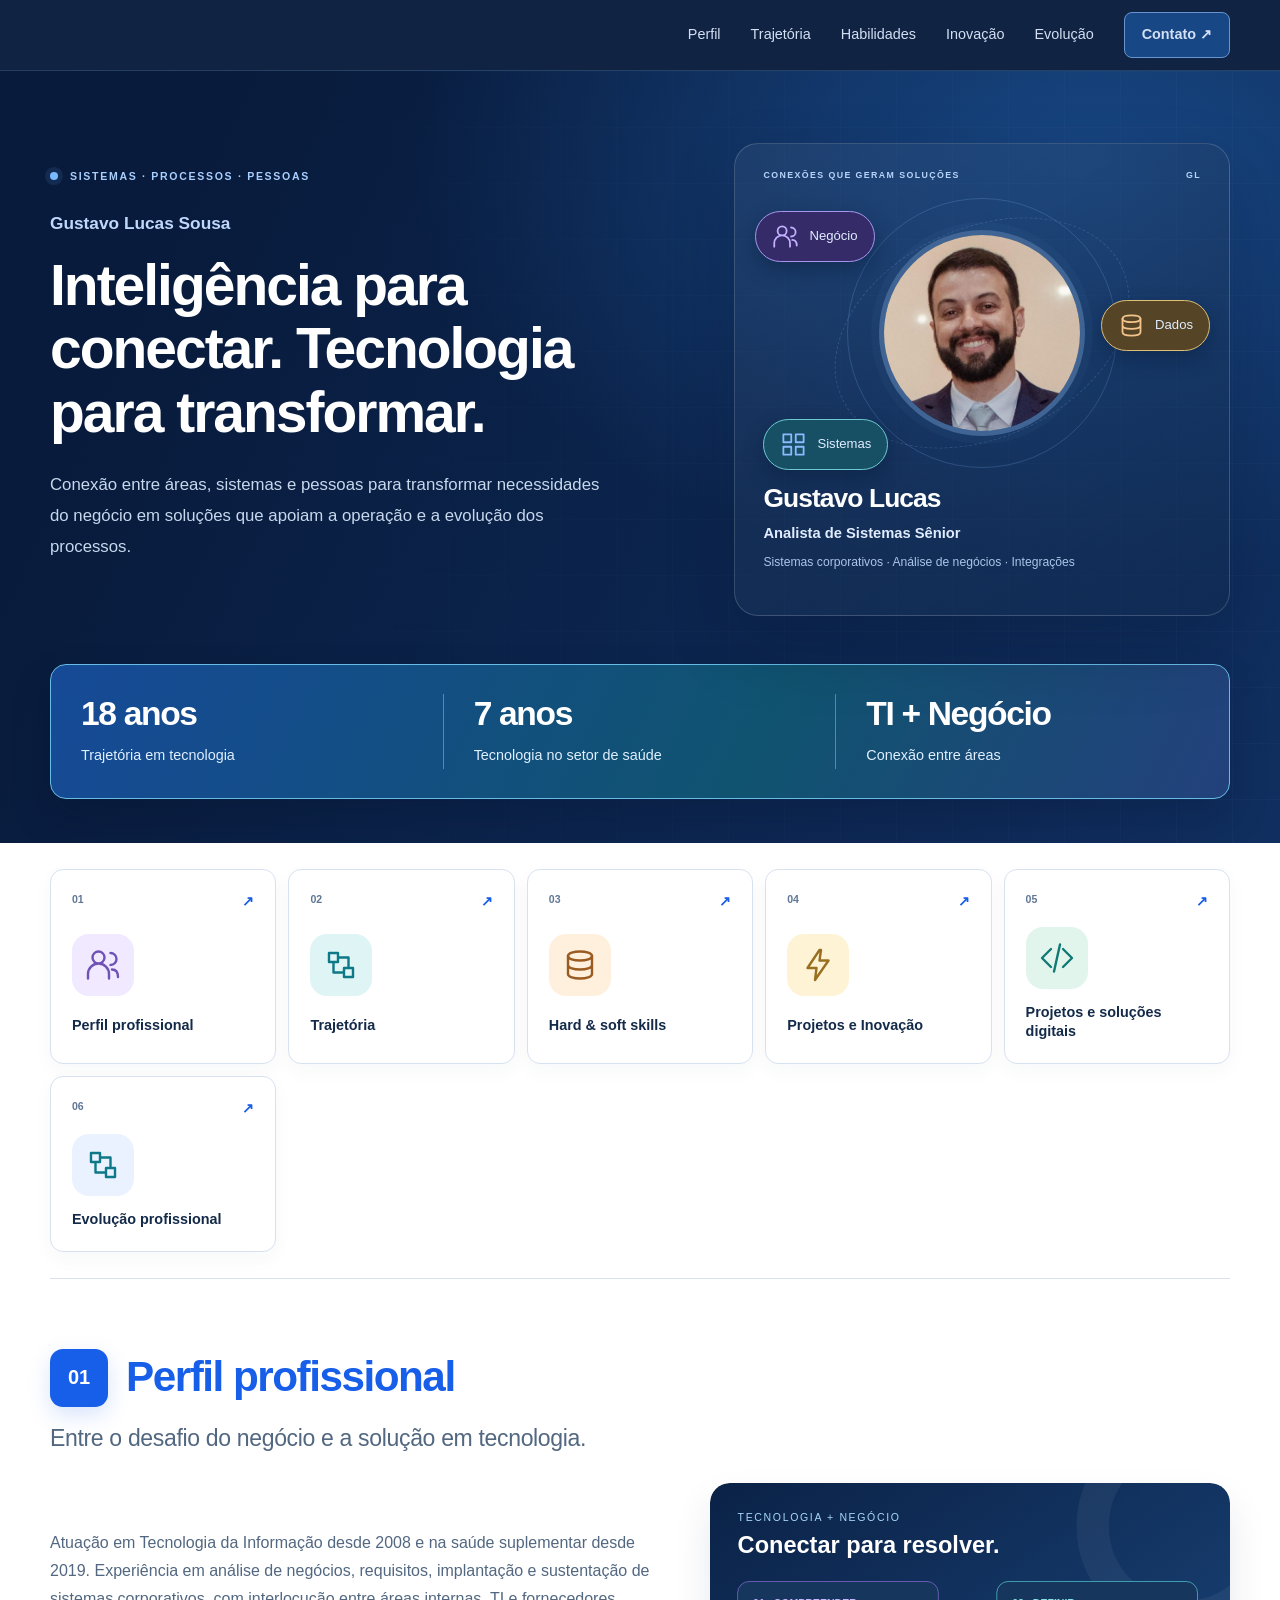
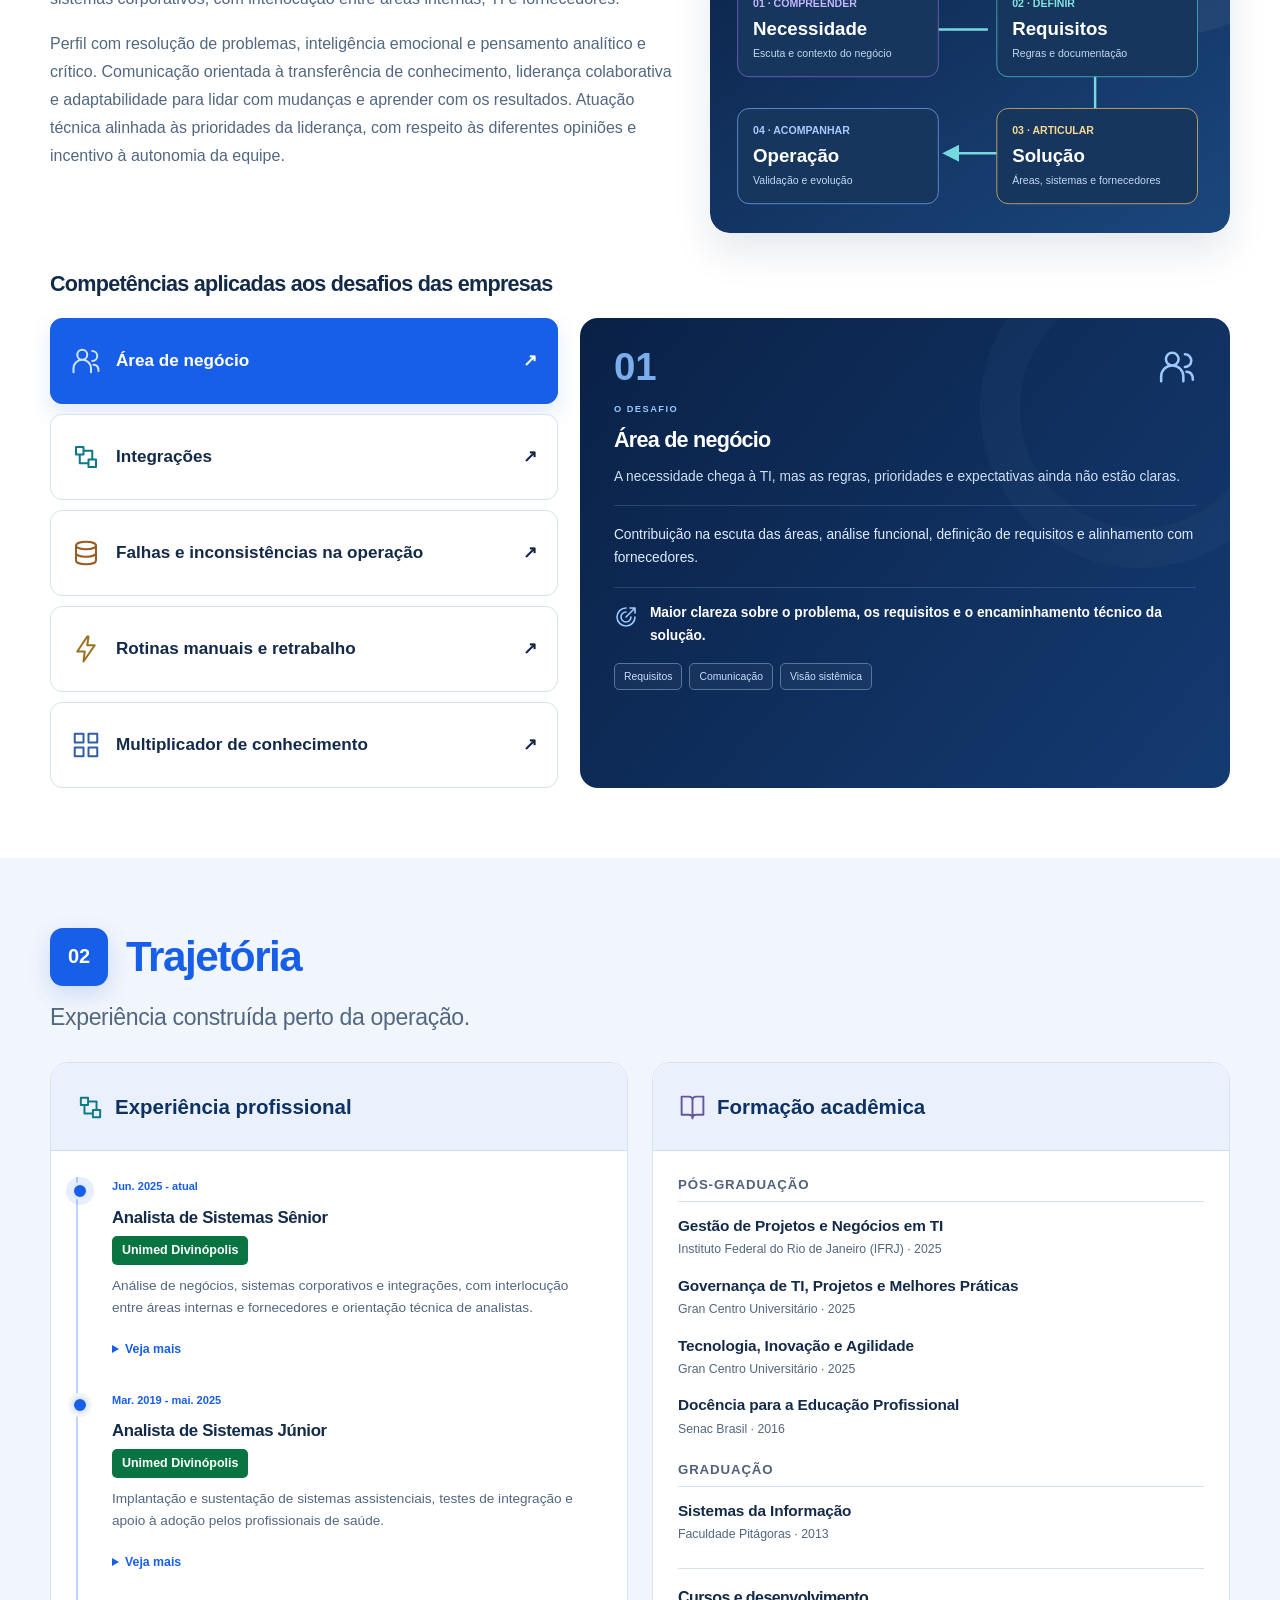
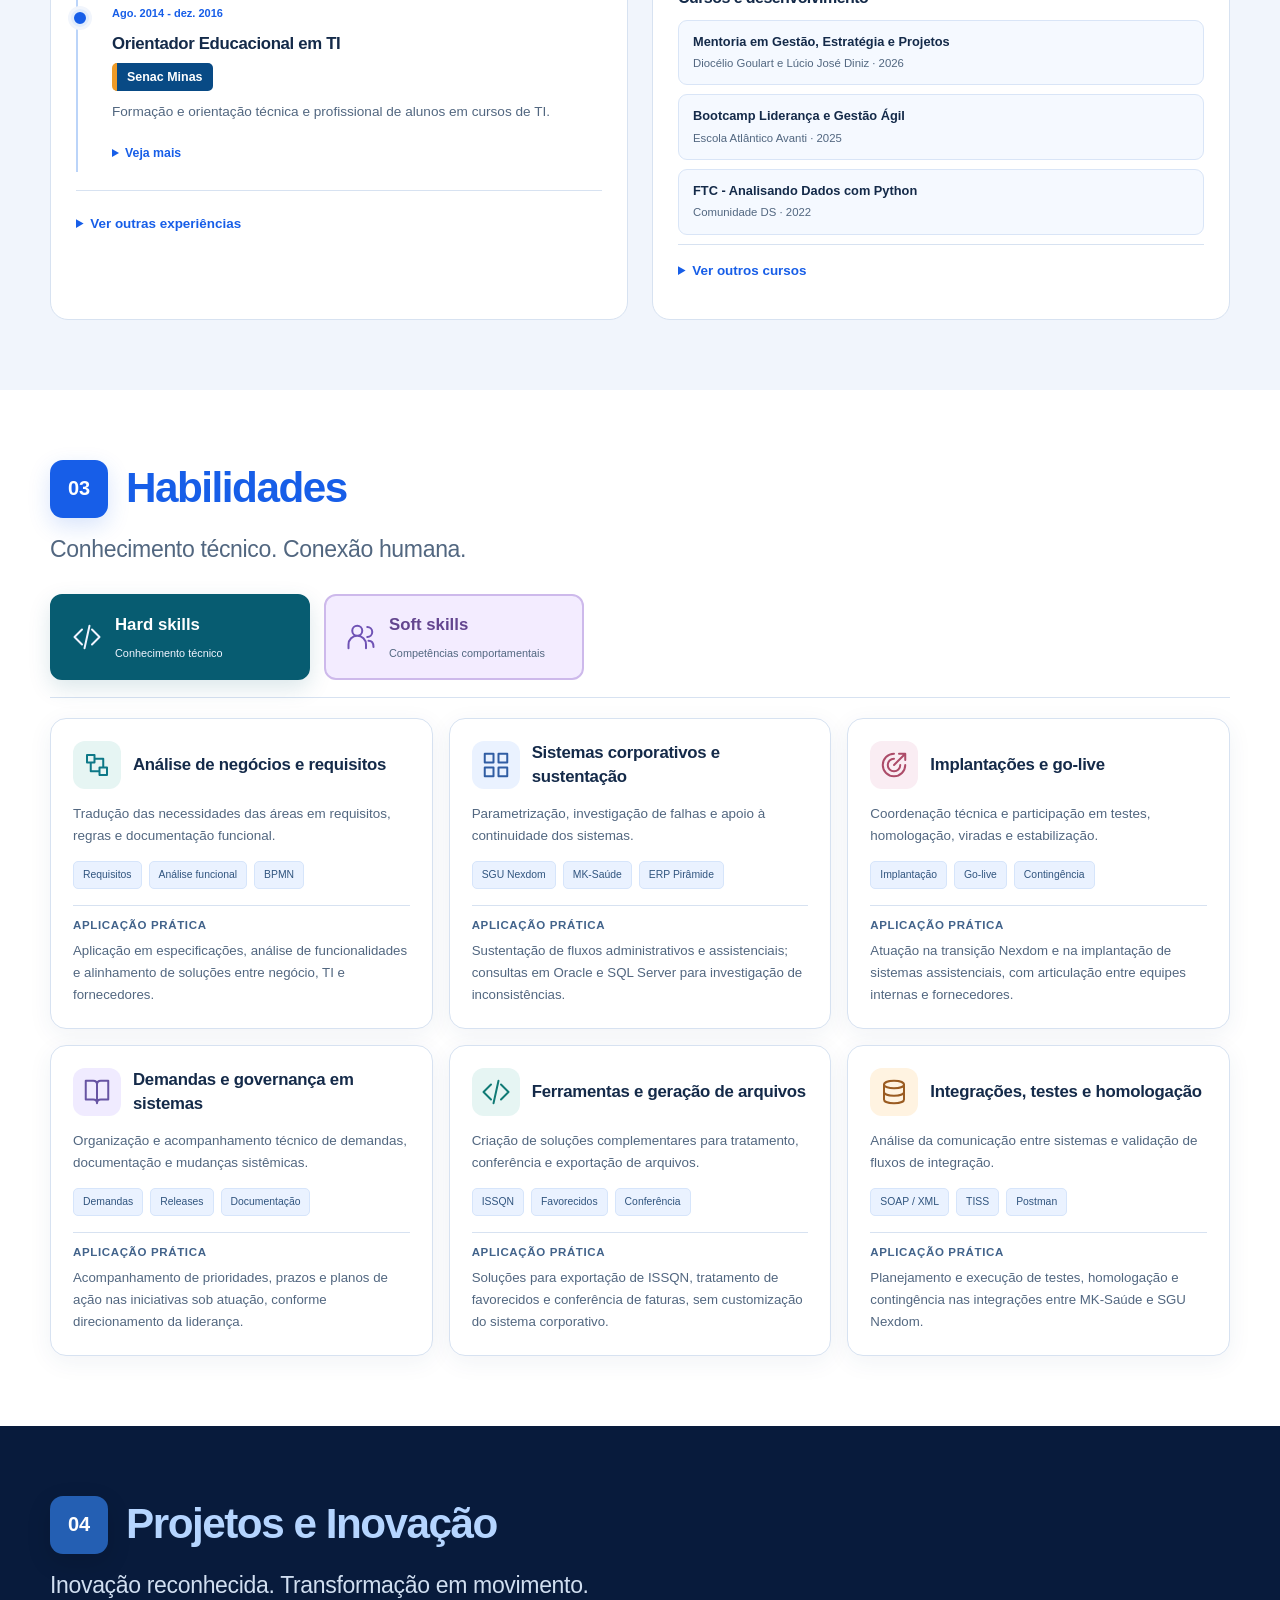
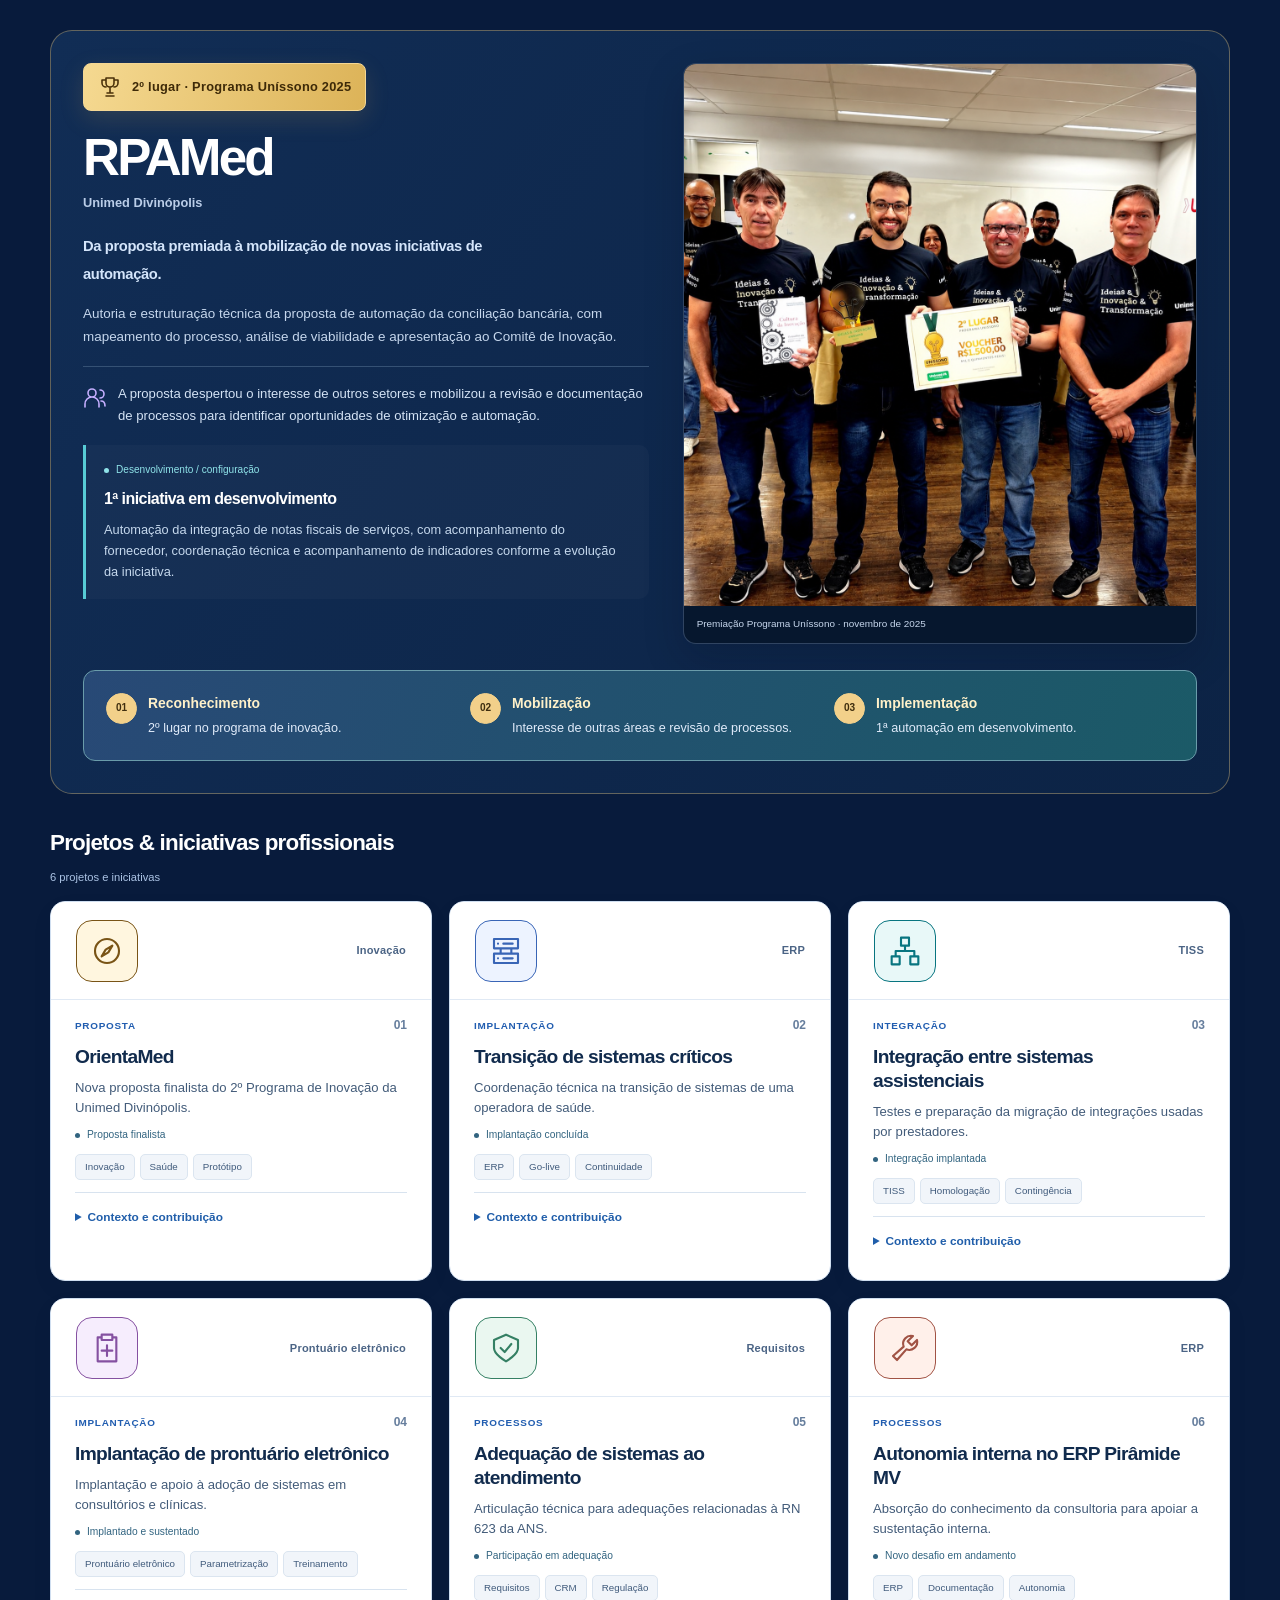
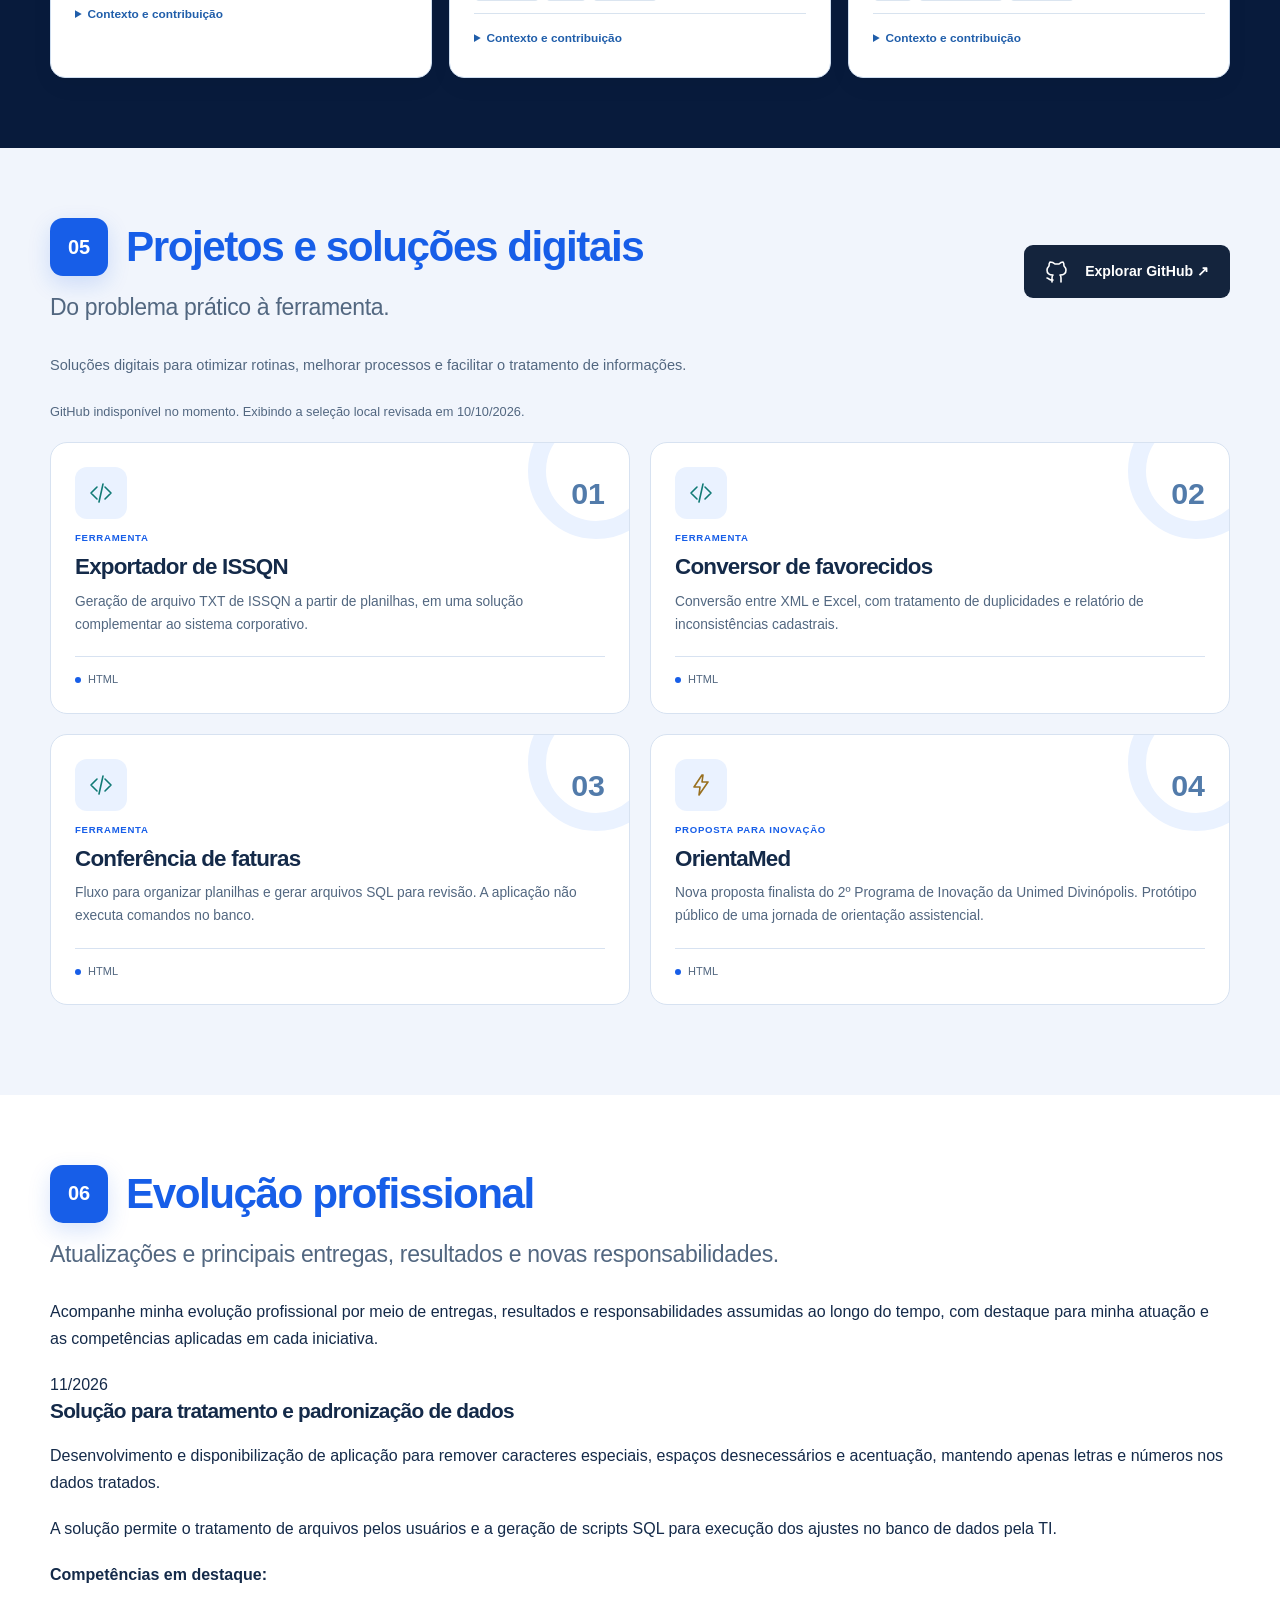
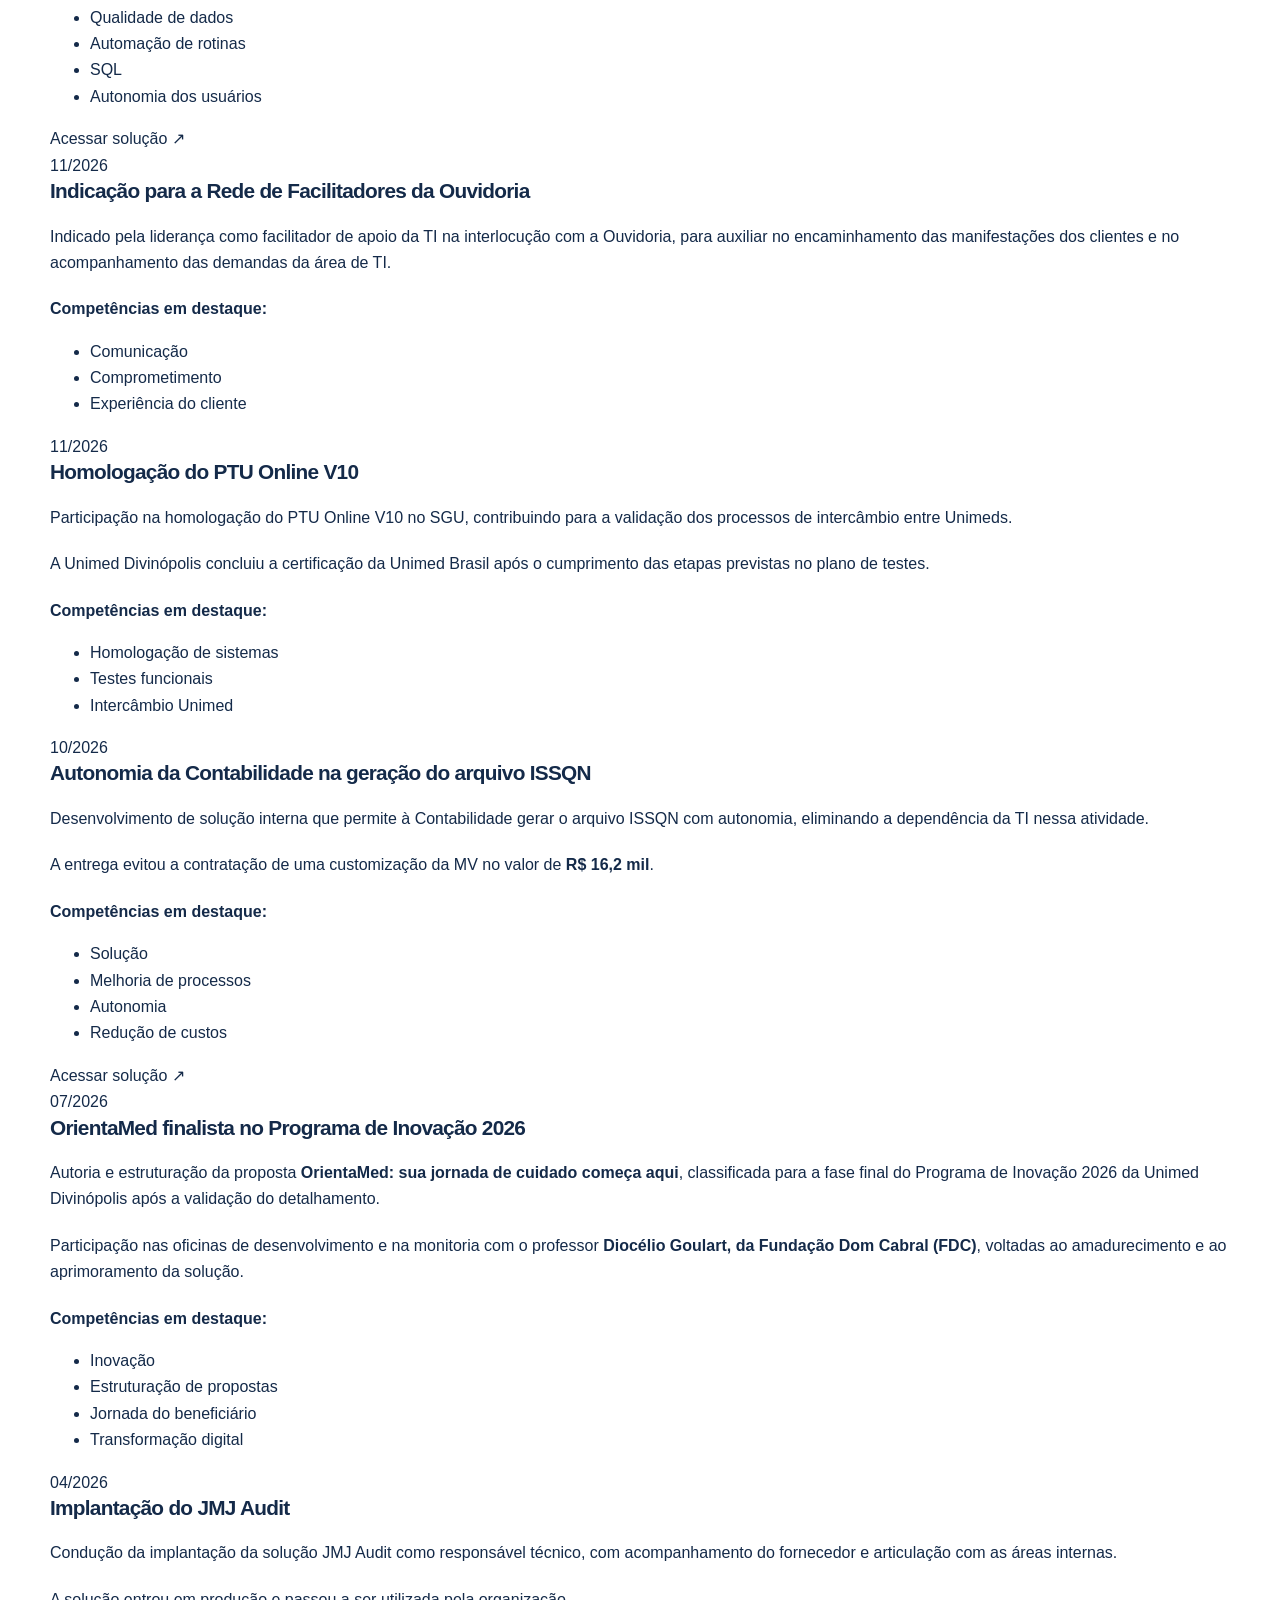
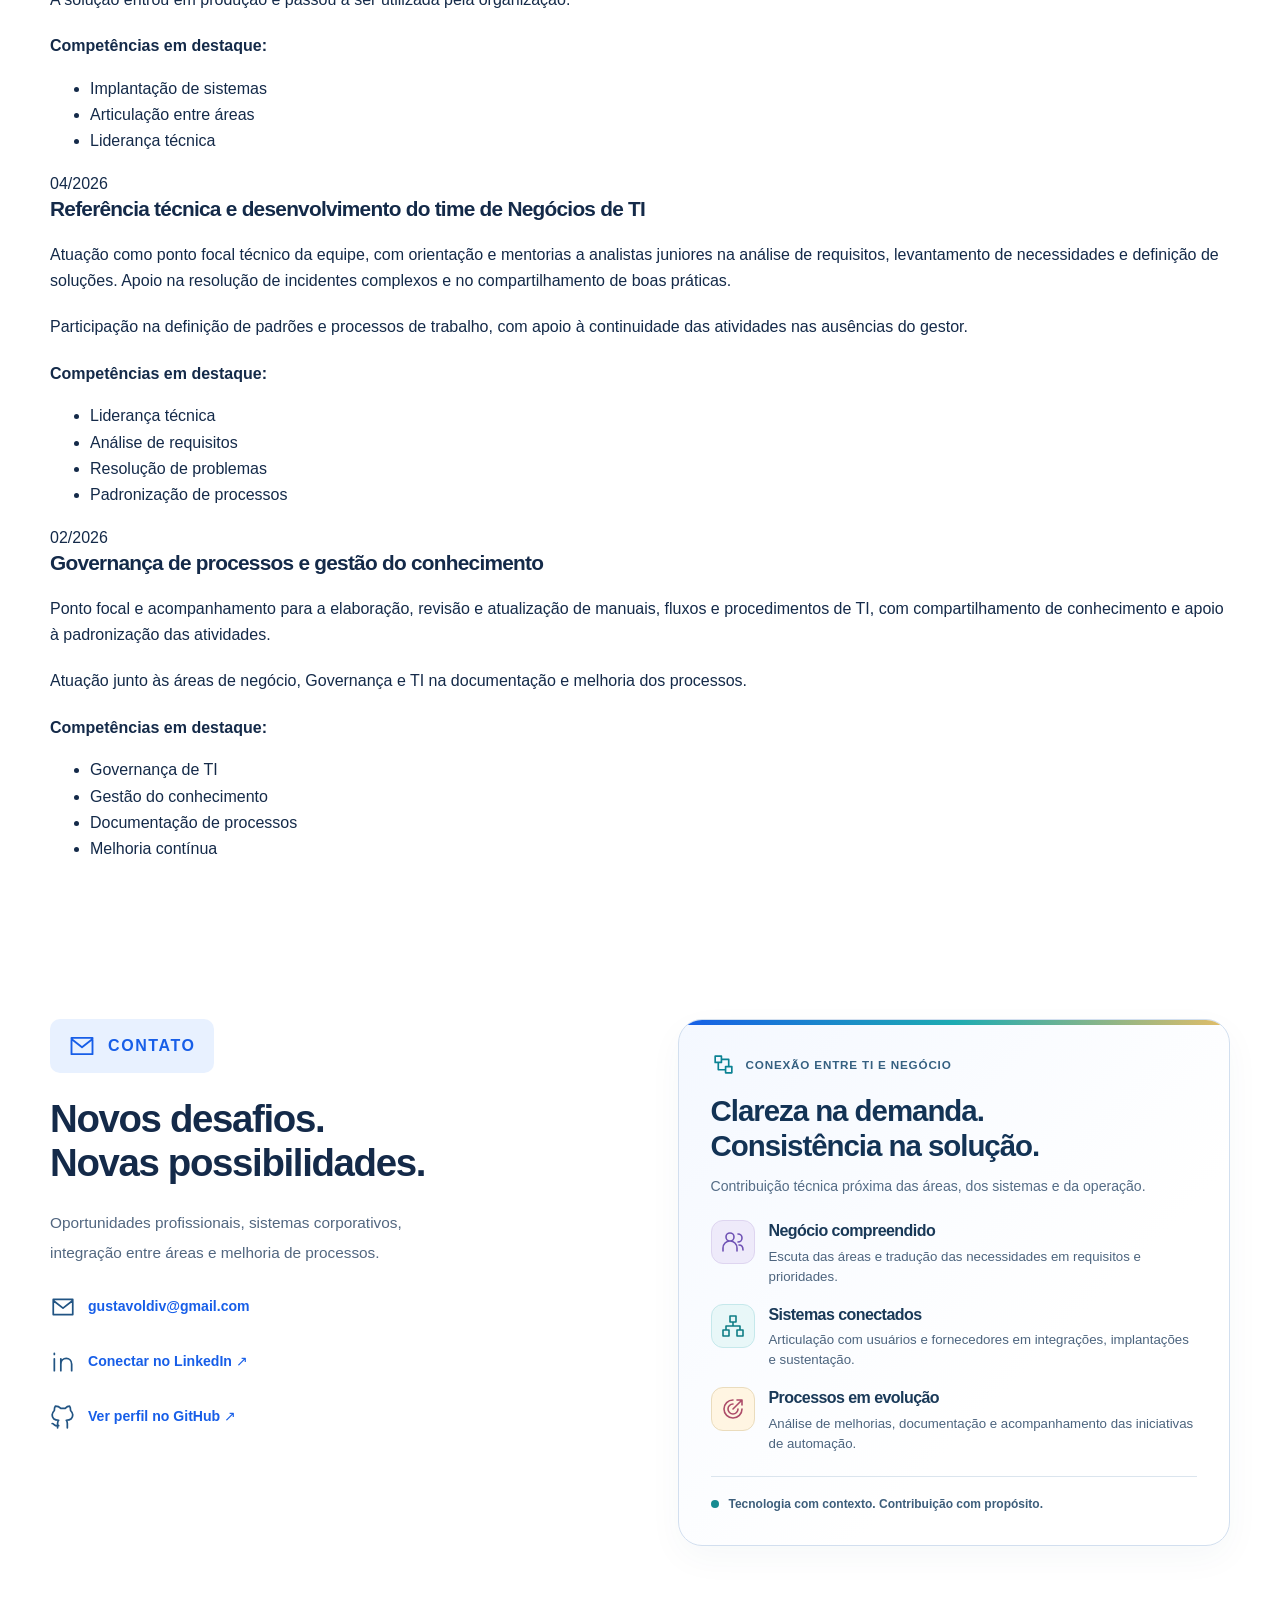
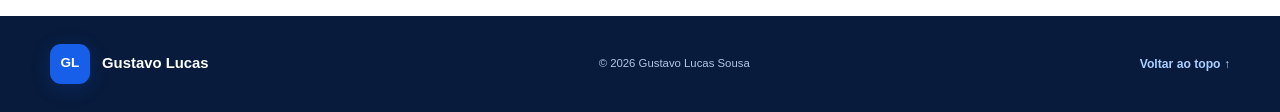
==== commit 3b698a53: "Add files via upload" ====
--- a/index.html
+++ b/index.html
@@ -9,12 +9,13 @@
   <title>Portfólio profissional | Tecnologia e negócio</title>
   <link rel="icon" href="assets/favicon.svg" type="image/svg+xml"><link rel="stylesheet" href="css/style.css">
   <script src="js/config.js" defer></script><script src="js/main.js" defer></script>
+  <script src="js/evolution.js" defer></script>
 </head>
 <body>
 <a class="skip-link" href="#conteudo">Pular para o conteúdo</a>
 <header class="header"><div class="container header-inner">
   <button class="menu-toggle" id="menu-toggle" aria-expanded="false" aria-controls="navigation" type="button">Menu <span aria-hidden="true">☰</span></button>
-  <nav id="navigation" aria-label="Navegação principal"><a href="#sobre">Perfil</a><a href="#trajetoria">Trajetória</a><a href="#competencias">Habilidades</a><a href="#projetos">Inovação</a><a class="nav-contact" href="#contato">Contato ↗</a></nav>
+  <nav id="navigation" aria-label="Navegação principal"><a href="#sobre">Perfil</a><a href="#trajetoria">Trajetória</a><a href="#competencias">Habilidades</a><a href="#projetos">Inovação</a><a href="#evolucao">Evolução</a><a class="nav-contact" href="#contato">Contato ↗</a></nav>
 </div></header>
 <main id="conteudo">
 <noscript><div class="container notice">Ative o JavaScript para visualizar o portfólio e seus contatos.</div></noscript>
@@ -35,12 +36,13 @@
   </aside>
   <div class="facts" id="facts" aria-label="Destaques da trajetória"></div>
 </section></div>
-<div class="container"><nav class="topic-navigation" aria-label="Explore os cinco tópicos">
+<div class="container"><nav class="topic-navigation topic-compact" aria-label="Explore os seis tópicos">
   <a href="#sobre"><span class="topic-number">01</span><span data-icon="people"></span><span>Perfil profissional</span><b aria-hidden="true">↗</b></a>
   <a href="#trajetoria"><span class="topic-number">02</span><span data-icon="flow"></span><span>Trajetória</span><b aria-hidden="true">↗</b></a>
   <a href="#competencias"><span class="topic-number">03</span><span data-icon="database"></span><span>Hard & soft skills</span><b aria-hidden="true">↗</b></a>
   <a href="#projetos"><span class="topic-number">04</span><span data-icon="spark"></span><span>Projetos e Inovação</span><b aria-hidden="true">↗</b></a>
   <a href="#codigo"><span class="topic-number">05</span><span data-icon="code"></span><span>Projetos e soluções digitais</span><b aria-hidden="true">↗</b></a>
+  <a href="#evolucao"><span class="topic-number">06</span><span data-icon="flow"></span><span>Evolução profissional</span><b aria-hidden="true">↗</b></a>
 </nav></div>
 <section class="section container" id="sobre" aria-labelledby="about-title">
   <div class="section-heading"><div><h2 class="section-label" id="about-title"><span class="section-number">01</span> Perfil profissional</h2><p class="section-subtitle">Entre o desafio do negócio e a solução em tecnologia.</p></div></div>
@@ -67,7 +69,69 @@
 <section class="section section-soft" id="codigo" aria-labelledby="repos-title"><div class="container">
   <div class="section-heading"><div><h2 class="section-label" id="repos-title"><span class="section-number">05</span> Projetos e soluções digitais</h2><p class="section-subtitle">Do problema prático à ferramenta.</p></div><a class="button github-button" data-link="github"><span data-icon="github"></span>Explorar GitHub ↗</a></div>
   <p class="section-intro">Soluções digitais para otimizar rotinas, melhorar processos e facilitar o tratamento de informações.</p>
-  <p id="repo-status" class="small muted" role="status" aria-live="polite"></p><div class="repo-grid" id="repos"></div>
+  <p id="repo-status" class="small muted" role="status" aria-live="polite"></p><div class="repo-grid" id="repos"></div><div class="repo-pagination"><p id="repo-count" class="small muted" role="status" aria-live="polite"></p><button id="repo-more" class="button primary" type="button" aria-controls="repos" hidden>Veja mais projetos e soluções</button></div>
+</div></section>
+<section class="section evolution-section" id="evolucao" aria-labelledby="evolution-title"><div class="container">
+<div class="section-heading"><div><h2 class="section-label" id="evolution-title"><span class="section-number">06</span> Evolução profissional</h2><p class="section-subtitle">Atualizações e principais entregas, resultados e novas responsabilidades.</p></div></div>
+<p class="evolution-purpose">Acompanhe minha evolução profissional por meio de entregas, resultados e responsabilidades assumidas ao longo do tempo, com destaque para minha atuação e as competências aplicadas em cada iniciativa.</p>
+<div class="evolution-filters" id="evolution-filters" hidden>
+ <div class="evolution-filter"><label for="evolution-month">Mês</label><select id="evolution-month"><option value="">Todos os meses</option><option value="01">Janeiro</option><option value="02">Fevereiro</option><option value="03">Março</option><option value="04">Abril</option><option value="05">Maio</option><option value="06">Junho</option><option value="07">Julho</option><option value="08">Agosto</option><option value="09">Setembro</option><option value="10">Outubro</option><option value="11">Novembro</option><option value="12">Dezembro</option></select></div>
+ <div class="evolution-filter"><label for="evolution-year">Ano</label><select id="evolution-year"><option value="">Todos os anos</option></select></div>
+ <div class="evolution-filter evolution-skill-filter"><label for="evolution-skill">Competência</label><select id="evolution-skill"><option value="">Todas as competências</option></select></div>
+ <button class="evolution-reset" id="evolution-reset" type="button">Limpar filtros</button>
+</div>
+<p id="evolution-count" class="evolution-count" role="status" aria-live="polite" aria-atomic="true"></p>
+<div id="evolution-list"><article class="evolution-entry" data-date="2026-11" aria-labelledby="evolution-entry-0">
+ <div class="evolution-date"><time datetime="2026-11">11/2026</time></div>
+ <div class="evolution-copy"><h3 id="evolution-entry-0" tabindex="-1">Solução para tratamento e padronização de dados</h3>
+ <p>Desenvolvimento e disponibilização de aplicação para remover caracteres especiais, espaços desnecessários e acentuação, mantendo apenas letras e números nos dados tratados.</p><p>A solução permite o tratamento de arquivos pelos usuários e a geração de scripts SQL para execução dos ajustes no banco de dados pela TI.</p>
+ <div class="evolution-skills"><strong>Competências em destaque:</strong><ul aria-label="Competências"><li>Qualidade de dados</li><li>Automação de rotinas</li><li>SQL</li><li>Autonomia dos usuários</li></ul></div>
+ <a class="evolution-link" href="https://gustavoldiv.github.io/tratador_caracteres/" target="_blank" rel="noopener noreferrer">Acessar solução <span aria-hidden="true">↗</span><span class="sr-only"> (abre em nova aba)</span></a>
+ </div></article><article class="evolution-entry" data-date="2026-11" aria-labelledby="evolution-entry-1">
+ <div class="evolution-date"><time datetime="2026-11">11/2026</time></div>
+ <div class="evolution-copy"><h3 id="evolution-entry-1" tabindex="-1">Indicação para a Rede de Facilitadores da Ouvidoria</h3>
+ <p>Indicado pela liderança como facilitador de apoio da TI na interlocução com a Ouvidoria, para auxiliar no encaminhamento das manifestações dos clientes e no acompanhamento das demandas da área de TI.</p>
+ <div class="evolution-skills"><strong>Competências em destaque:</strong><ul aria-label="Competências"><li>Comunicação</li><li>Comprometimento</li><li>Experiência do cliente</li></ul></div>
+ 
+ </div></article><article class="evolution-entry" data-date="2026-11" aria-labelledby="evolution-entry-2">
+ <div class="evolution-date"><time datetime="2026-11">11/2026</time></div>
+ <div class="evolution-copy"><h3 id="evolution-entry-2" tabindex="-1">Homologação do PTU Online V10</h3>
+ <p>Participação na homologação do PTU Online V10 no SGU, contribuindo para a validação dos processos de intercâmbio entre Unimeds.</p><p>A Unimed Divinópolis concluiu a certificação da Unimed Brasil após o cumprimento das etapas previstas no plano de testes.</p>
+ <div class="evolution-skills"><strong>Competências em destaque:</strong><ul aria-label="Competências"><li>Homologação de sistemas</li><li>Testes funcionais</li><li>Intercâmbio Unimed</li></ul></div>
+ 
+ </div></article><article class="evolution-entry" data-date="2026-10" aria-labelledby="evolution-entry-3">
+ <div class="evolution-date"><time datetime="2026-10">10/2026</time></div>
+ <div class="evolution-copy"><h3 id="evolution-entry-3" tabindex="-1">Autonomia da Contabilidade na geração do arquivo ISSQN</h3>
+ <p>Desenvolvimento de solução interna que permite à Contabilidade gerar o arquivo ISSQN com autonomia, eliminando a dependência da TI nessa atividade.</p><p>A entrega evitou a contratação de uma customização da MV no valor de <strong>R$ 16,2 mil</strong>.</p>
+ <div class="evolution-skills"><strong>Competências em destaque:</strong><ul aria-label="Competências"><li>Solução</li><li>Melhoria de processos</li><li>Autonomia</li><li>Redução de custos</li></ul></div>
+ <a class="evolution-link" href="https://gustavoldiv.github.io/issqn-divinopolis/" target="_blank" rel="noopener noreferrer">Acessar solução <span aria-hidden="true">↗</span><span class="sr-only"> (abre em nova aba)</span></a>
+ </div></article><article class="evolution-entry" data-date="2026-07" aria-labelledby="evolution-entry-4">
+ <div class="evolution-date"><time datetime="2026-07">07/2026</time></div>
+ <div class="evolution-copy"><h3 id="evolution-entry-4" tabindex="-1">OrientaMed finalista no Programa de Inovação 2026</h3>
+ <p>Autoria e estruturação da proposta <strong>OrientaMed: sua jornada de cuidado começa aqui</strong>, classificada para a fase final do Programa de Inovação 2026 da Unimed Divinópolis após a validação do detalhamento.</p><p>Participação nas oficinas de desenvolvimento e na monitoria com o professor <strong>Diocélio Goulart, da Fundação Dom Cabral (FDC)</strong>, voltadas ao amadurecimento e ao aprimoramento da solução.</p>
+ <div class="evolution-skills"><strong>Competências em destaque:</strong><ul aria-label="Competências"><li>Inovação</li><li>Estruturação de propostas</li><li>Jornada do beneficiário</li><li>Transformação digital</li></ul></div>
+ 
+ </div></article><article class="evolution-entry" data-date="2026-04" aria-labelledby="evolution-entry-5">
+ <div class="evolution-date"><time datetime="2026-04">04/2026</time></div>
+ <div class="evolution-copy"><h3 id="evolution-entry-5" tabindex="-1">Implantação do JMJ Audit</h3>
+ <p>Condução da implantação da solução JMJ Audit como responsável técnico, com acompanhamento do fornecedor e articulação com as áreas internas.</p><p>A solução entrou em produção e passou a ser utilizada pela organização.</p>
+ <div class="evolution-skills"><strong>Competências em destaque:</strong><ul aria-label="Competências"><li>Implantação de sistemas</li><li>Articulação entre áreas</li><li>Liderança técnica</li></ul></div>
+ 
+ </div></article><article class="evolution-entry" data-date="2026-04" aria-labelledby="evolution-entry-6">
+ <div class="evolution-date"><time datetime="2026-04">04/2026</time></div>
+ <div class="evolution-copy"><h3 id="evolution-entry-6" tabindex="-1">Referência técnica e desenvolvimento do time de Negócios de TI</h3>
+ <p>Atuação como ponto focal técnico da equipe, com orientação e mentorias a analistas juniores na análise de requisitos, levantamento de necessidades e definição de soluções. Apoio na resolução de incidentes complexos e no compartilhamento de boas práticas.</p><p>Participação na definição de padrões e processos de trabalho, com apoio à continuidade das atividades nas ausências do gestor.</p>
+ <div class="evolution-skills"><strong>Competências em destaque:</strong><ul aria-label="Competências"><li>Liderança técnica</li><li>Análise de requisitos</li><li>Resolução de problemas</li><li>Padronização de processos</li></ul></div>
+ 
+ </div></article><article class="evolution-entry" data-date="2026-02" aria-labelledby="evolution-entry-7">
+ <div class="evolution-date"><time datetime="2026-02">02/2026</time></div>
+ <div class="evolution-copy"><h3 id="evolution-entry-7" tabindex="-1">Governança de processos e gestão do conhecimento</h3>
+ <p>Ponto focal e acompanhamento para a elaboração, revisão e atualização de manuais, fluxos e procedimentos de TI, com compartilhamento de conhecimento e apoio à padronização das atividades.</p><p>Atuação junto às áreas de negócio, Governança e TI na documentação e melhoria dos processos.</p>
+ <div class="evolution-skills"><strong>Competências em destaque:</strong><ul aria-label="Competências"><li>Governança de TI</li><li>Gestão do conhecimento</li><li>Documentação de processos</li><li>Melhoria contínua</li></ul></div>
+ 
+ </div></article></div>
+<p class="evolution-empty" id="evolution-empty" hidden>Nenhuma atualização encontrada com estes filtros. Selecione outro período ou competência, ou limpe os filtros.</p>
+<div class="evolution-actions" id="evolution-actions" hidden><button type="button" class="button primary" id="evolution-more" aria-controls="evolution-list">Ver mais <span aria-hidden="true">↓</span></button><button type="button" class="button evolution-all" id="evolution-all" aria-controls="evolution-list">Ver todos</button><button type="button" class="button evolution-all" id="evolution-less" aria-controls="evolution-list" hidden>Mostrar menos</button></div>
 </div></section>
 <section class="section container" id="contato" aria-labelledby="contact-title"><div class="contact-grid">
   <div><p class="eyebrow contact-label"><span data-icon="mail"></span>Contato</p><h2 id="contact-title">Novos desafios.<br>Novas possibilidades.</h2><p class="contact-intro">Oportunidades profissionais, sistemas corporativos, integração entre áreas e melhoria de processos.</p><div class="contact-links"><a data-link="email" id="email-link"></a><a data-link="linkedin" data-contact-icon="linkedin">Conectar no LinkedIn ↗</a><a data-link="github" data-contact-icon="github">Ver perfil no GitHub ↗</a><a id="whatsapp-link" hidden>Conversar no WhatsApp ↗</a></div></div>
